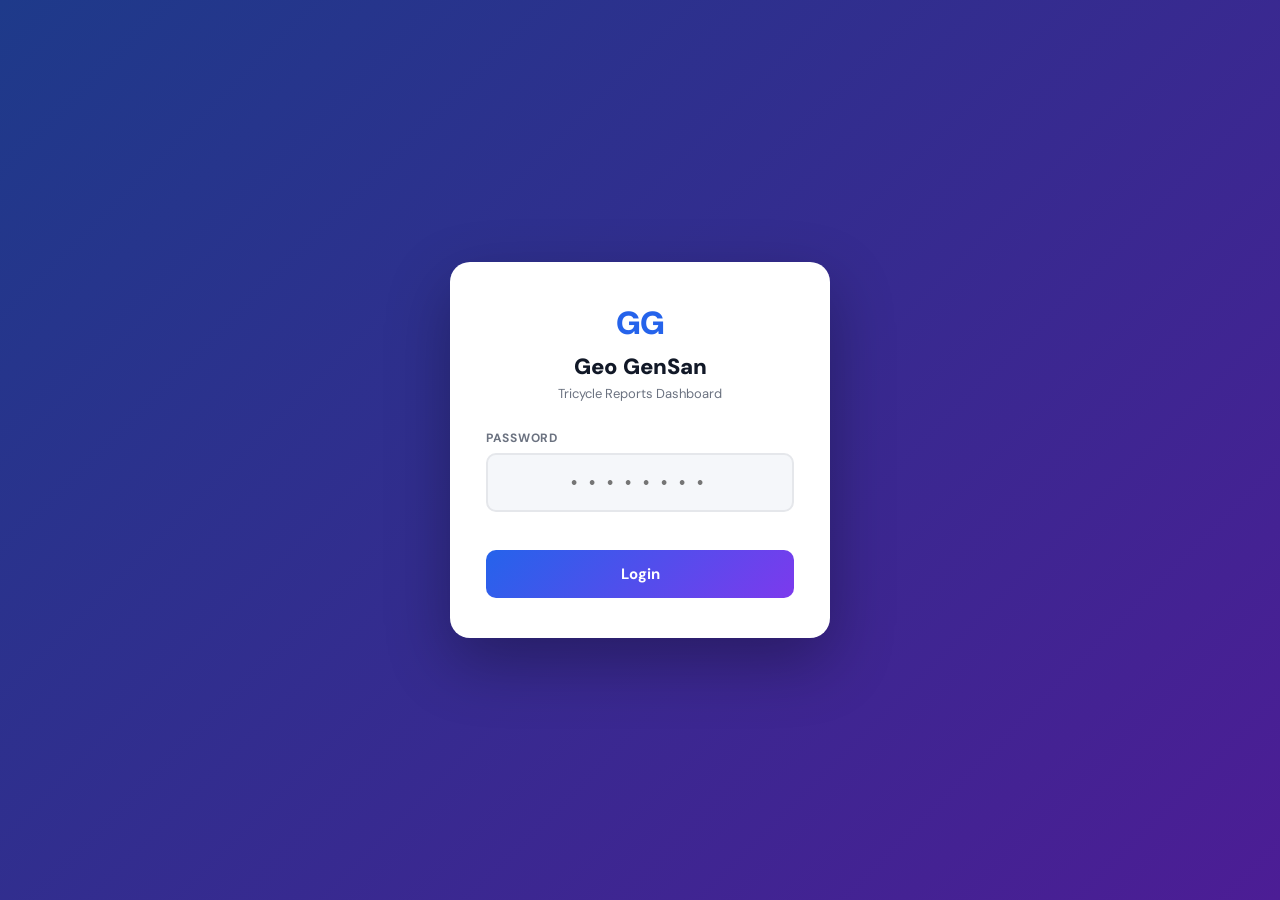
==== admin.html @ 6bdbeb06 "Update admin.html" ====
<!DOCTYPE html>
<html lang="en">
<head>
  <meta charset="UTF-8">
  <meta name="viewport" content="width=device-width, initial-scale=1.0">
  <title>Admin Tab</title>
  <link rel="preconnect" href="https://fonts.googleapis.com">
  <link rel="preconnect" href="https://fonts.gstatic.com" crossorigin>
  <link href="https://fonts.googleapis.com/css2?family=DM+Sans:wght@400;500;700;900&family=Space+Mono:wght@400;700&display=swap" rel="stylesheet">
  <script src="https://cdnjs.cloudflare.com/ajax/libs/xlsx/0.18.5/xlsx.full.min.js"></script>
  <style>
    *, *::before, *::after { box-sizing: border-box; margin: 0; padding: 0; }
    :root {
      --bg: #f5f7fa; --surface: #ffffff; --border: #e5e7eb;
      --primary: #2563eb; --danger: #ef4444; --danger-light: #fee2e2;
      --success: #10b981; --text: #111827; --muted: #6b7280;
      --font: 'DM Sans', -apple-system, sans-serif;
      --mono: 'Space Mono', monospace;
      --radius: 12px;
      --shadow: 0 1px 3px rgba(0,0,0,0.08), 0 4px 16px rgba(0,0,0,0.06);
    }
    body { font-family: var(--font); background: var(--bg); color: var(--text); min-height: 100vh; }

    /* ── LOGIN ── */
    #login-screen {
      min-height: 100vh; display: flex; align-items: center; justify-content: center;
      background: linear-gradient(135deg, #1e3a8a 0%, #4c1d95 100%); padding: 24px;
    }
    .login-card {
      background: white; border-radius: 20px; padding: 40px 36px;
      width: 100%; max-width: 380px;
      box-shadow: 0 24px 64px rgba(0,0,0,0.3); text-align: center;
    }
    .login-logo { font-size: 32px; font-weight: 900; color: #2563eb; letter-spacing: -1px; margin-bottom: 8px; }
    .login-title { font-size: 22px; font-weight: 900; color: var(--text); margin-bottom: 4px; }
    .login-subtitle { font-size: 13px; color: var(--muted); margin-bottom: 28px; }
    .login-label { display: block; text-align: left; font-size: 12px; font-weight: 700; color: var(--muted); text-transform: uppercase; letter-spacing: 0.06em; margin-bottom: 7px; }
    .login-input {
      width: 100%; padding: 13px 16px; border: 2px solid var(--border); border-radius: 10px;
      font-family: var(--mono); font-size: 20px; letter-spacing: 6px; text-align: center;
      color: var(--text); background: var(--bg); outline: none; transition: border-color 0.15s; margin-bottom: 6px;
    }
    .login-input:focus { border-color: var(--primary); background: white; }
    .login-error { font-size: 13px; color: var(--danger); margin-bottom: 14px; min-height: 18px; }
    .login-btn {
      width: 100%; padding: 14px;
      background: linear-gradient(135deg, #2563eb 0%, #7c3aed 100%);
      color: white; border: none; border-radius: 10px;
      font-family: var(--font); font-size: 15px; font-weight: 700;
      cursor: pointer; transition: opacity 0.15s, transform 0.15s;
    }
    .login-btn:hover { opacity: 0.92; transform: translateY(-1px); }

    /* ── ADMIN SCREEN ── */
    #admin-screen { display: none; }
    .topbar {
      background: linear-gradient(135deg, #2563eb 0%, #7c3aed 100%);
      color: white; padding: 0 24px; height: 60px;
      display: flex; align-items: center; justify-content: flex-end;
      position: sticky; top: 0; z-index: 100;
      box-shadow: 0 2px 12px rgba(37,99,235,0.3);
    }
    .logout-btn {
      background: rgba(255,255,255,0.18); border: none; color: white;
      font-family: var(--font); font-size: 13px; font-weight: 600;
      padding: 7px 14px; border-radius: 8px; cursor: pointer; transition: background 0.15s;
    }
    .logout-btn:hover { background: rgba(255,255,255,0.28); }

    .container { max-width: 1200px; margin: 0 auto; padding: 28px 24px 48px; }

    /* ── STATS SECTION ── */
    .stats-section { margin-bottom: 20px; }
    .stats-header {
      display: flex; align-items: center; gap: 10px; margin-bottom: 12px;
    }
    .stats-total-card {
      background: var(--surface); border-radius: var(--radius); padding: 16px 20px;
      box-shadow: var(--shadow); border: 1px solid var(--border);
      display: flex; align-items: center; gap: 16px; flex-shrink: 0;
    }
    .stats-total-label { font-size: 11px; font-weight: 700; color: var(--muted); text-transform: uppercase; letter-spacing: 0.07em; }
    .stats-total-val { font-family: var(--mono); font-size: 28px; font-weight: 700; color: var(--text); line-height: 1; }
    .toggle-breakdown-btn {
      background: var(--surface); border: 1.5px solid var(--border);
      color: var(--muted); font-family: var(--font); font-size: 12px; font-weight: 700;
      padding: 6px 12px; border-radius: 8px; cursor: pointer;
      transition: all 0.15s; white-space: nowrap; letter-spacing: 0.03em;
      text-transform: uppercase;
    }
    .toggle-breakdown-btn:hover { border-color: var(--primary); color: var(--primary); }
    .toggle-breakdown-btn.active { background: #eff6ff; border-color: var(--primary); color: var(--primary); }

    /* Type breakdown cards — collapsible */
    .breakdown-row {
      display: grid;
      grid-template-columns: repeat(auto-fill, minmax(140px, 1fr));
      gap: 12px;
      overflow: hidden;
      max-height: 0;
      opacity: 0;
      transition: max-height 0.3s ease, opacity 0.25s ease, margin-top 0.25s ease;
      margin-top: 0;
    }
    .breakdown-row.open {
      max-height: 200px;
      opacity: 1;
      margin-top: 4px;
    }
    .stat-card {
      background: var(--surface); border-radius: var(--radius); padding: 14px 16px;
      box-shadow: var(--shadow); border: 1px solid var(--border);
      cursor: pointer; transition: transform 0.15s, box-shadow 0.15s;
    }
    .stat-card:hover { transform: translateY(-2px); box-shadow: 0 6px 20px rgba(0,0,0,0.1); }
    .stat-card.active-filter { border-color: var(--primary); box-shadow: 0 0 0 2px rgba(37,99,235,0.18); }
    .stat-label { font-size: 11px; font-weight: 700; color: var(--muted); text-transform: uppercase; letter-spacing: 0.07em; margin-bottom: 7px; }
    .stat-value { font-family: var(--mono); font-size: 26px; font-weight: 700; line-height: 1; }
    .stat-overcharging .stat-value { color: #c2410c; }
    .stat-reckless     .stat-value { color: #b91c1c; }
    .stat-refusal      .stat-value { color: #7c3aed; }
    .stat-verbal       .stat-value { color: #be123c; }
    .stat-unsafe       .stat-value { color: #a16207; }
    .stat-other        .stat-value { color: #15803d; }

    /* ── TABLE CARD ── */
    .table-card { background: var(--surface); border-radius: var(--radius); box-shadow: var(--shadow); border: 1px solid var(--border); overflow: hidden; }
    .table-toolbar { padding: 14px 18px; border-bottom: 1px solid var(--border); display: flex; flex-direction: column; gap: 11px; }
    .toolbar-row { display: flex; align-items: center; justify-content: space-between; flex-wrap: wrap; gap: 10px; }
    .toolbar-title { font-size: 15px; font-weight: 700; color: var(--text); }
    .toolbar-controls { display: flex; align-items: center; gap: 8px; flex-wrap: wrap; }

    /* Search */
    .search-wrap { position: relative; }
    .search-prefix {
      position: absolute; left: 10px; top: 50%; transform: translateY(-50%);
      font-size: 11px; font-weight: 700; color: var(--muted); pointer-events: none;
      text-transform: uppercase; letter-spacing: 0.04em;
    }
    .search-input {
      padding: 7px 10px 7px 58px; border: 1.5px solid var(--border); border-radius: 8px;
      font-family: var(--mono); font-size: 13px; color: var(--text);
      background: var(--bg); outline: none; width: 200px; transition: border-color 0.15s, width 0.2s;
      text-transform: uppercase; letter-spacing: 1px;
    }
    .search-input:focus { border-color: var(--primary); width: 240px; background: white; }
    .search-input::placeholder { font-family: var(--font); text-transform: none; letter-spacing: 0; font-size: 13px; }

    /* Date filter */
    .date-filter-group { display: flex; align-items: center; gap: 6px; }
    .date-filter-group label { font-size: 11px; font-weight: 700; color: var(--muted); text-transform: uppercase; letter-spacing: 0.05em; white-space: nowrap; }

    /* Selects & inputs */
    .filter-select, .date-input {
      padding: 7px 10px; border: 1.5px solid var(--border); border-radius: 8px;
      font-family: var(--font); font-size: 13px; color: var(--text);
      background: var(--bg); outline: none; cursor: pointer;
    }
    .filter-select:focus, .date-input:focus { border-color: var(--primary); background: white; }
    .date-input { cursor: text; }

    /* Buttons */
    .btn {
      display: inline-flex; align-items: center; gap: 6px;
      padding: 7px 14px; border-radius: 8px; font-family: var(--font);
      font-size: 13px; font-weight: 600; cursor: pointer; border: 1.5px solid transparent;
      transition: all 0.15s; white-space: nowrap; letter-spacing: 0.01em;
    }
    .btn-excel  { background: #16a34a; color: white; border-color: #16a34a; }
    .btn-excel:hover { background: #15803d; }
    .btn-pdf    { background: #1e40af; color: white; border-color: #1e40af; }
    .btn-pdf:hover { background: #1e3a8a; }
    .btn-print  { background: var(--surface); color: var(--text); border-color: var(--border); }
    .btn-print:hover { border-color: #9ca3af; background: #f9fafb; }
    .btn-clear-date {
      background: none; border: none; color: var(--muted); font-size: 13px;
      cursor: pointer; padding: 4px 6px; border-radius: 5px; font-family: var(--font);
      font-weight: 600;
    }
    .btn-clear-date:hover { color: var(--danger); background: var(--danger-light); }

    /* Selection banner */
    .sel-banner {
      display: none; align-items: center; gap: 10px;
      background: #eff6ff; border-bottom: 1px solid #bfdbfe;
      padding: 9px 18px; font-size: 13px; font-weight: 600; color: #1d4ed8;
    }
    .sel-banner.show { display: flex; }
    .sel-banner-count { flex: 1; }
    .sel-banner-desel {
      background: white; border: 1.5px solid #bfdbfe; color: #1d4ed8;
      padding: 5px 12px; border-radius: 7px; font-size: 12px; font-weight: 700;
      cursor: pointer; font-family: var(--font);
    }
    .sel-banner-del {
      background: var(--danger); color: white; border: none;
      padding: 6px 13px; border-radius: 7px; font-size: 12px; font-weight: 700;
      cursor: pointer; font-family: var(--font);
    }
    .sel-banner-desel:hover { background: #dbeafe; }
    .sel-banner-del:hover { background: #dc2626; }

    /* ── TABLE ── */
    .table-wrapper { overflow-x: auto; }
    table { width: 100%; border-collapse: collapse; }
    thead th {
      background: #f9fafb; color: var(--muted); font-size: 11px; font-weight: 700;
      text-transform: uppercase; letter-spacing: 0.07em;
      padding: 11px 14px; text-align: left; border-bottom: 1px solid var(--border); white-space: nowrap;
    }
    th.sortable { cursor: pointer; user-select: none; }
    th.sortable:hover { color: #374151; }
    th .sort-icon { margin-left: 3px; font-size: 9px; opacity: 0.3; }
    th.sort-asc  .sort-icon::after { content: '\25B2'; opacity: 1; color: var(--primary); }
    th.sort-desc .sort-icon::after { content: '\25BC'; opacity: 1; color: var(--primary); }
    th.sort-asc, th.sort-desc { color: var(--primary); }

    tbody td { padding: 12px 14px; border-bottom: 1px solid #f3f4f6; font-size: 14px; color: var(--text); vertical-align: middle; }
    tbody tr:last-child td { border-bottom: none; }
    tbody tr:hover td { background: #f9fafb; }
    tbody tr.sel-row td { background: #eff6ff !important; }
    @keyframes hl { 0% { background: #dbeafe; } 100% { background: transparent; } }
    tbody tr.new-row td { animation: hl 2s ease-out; }

    .col-chk  { width: 38px; text-align: center; }
    .col-num  { font-family: var(--mono); font-size: 12px; color: var(--muted); width: 36px; }
    .col-img  { width: 64px; }
    .col-plate { font-family: var(--mono); font-weight: 700; font-size: 13px; white-space: nowrap; }
    .col-date { font-size: 12px; color: var(--muted); white-space: nowrap; }
    .col-desc { max-width: 200px; word-break: break-word; font-size: 13px; color: #374151; line-height: 1.5; }
    .col-act  { width: 180px; text-align: right; padding-right: 18px !important; }

    .type-badge { display: inline-flex; align-items: center; gap: 5px; padding: 4px 10px; border-radius: 99px; font-size: 11px; font-weight: 700; white-space: nowrap; }
    .type-badge.overcharging { background: #fff7ed; color: #c2410c; }
    .type-badge.reckless     { background: #fef2f2; color: #b91c1c; }
    .type-badge.refusal      { background: #f5f3ff; color: #7c3aed; }
    .type-badge.verbal       { background: #fff1f2; color: #be123c; }
    .type-badge.unsafe       { background: #fefce8; color: #a16207; }
    .type-badge.other        { background: #f0fdf4; color: #15803d; }
    .type-badge.default      { background: #f1f5f9; color: #475569; }

    .report-thumb { width: 48px; height: 48px; object-fit: cover; border-radius: 7px; border: 1.5px solid var(--border); cursor: pointer; transition: transform 0.15s, box-shadow 0.15s; display: block; }
    .report-thumb:hover { transform: scale(1.1); box-shadow: 0 4px 12px rgba(0,0,0,0.15); }
    .no-img { font-size: 11px; color: var(--muted); font-style: italic; }

    /* Row action buttons — text buttons, no emojis */
    .row-acts { display: flex; align-items: center; gap: 5px; justify-content: flex-end; }
    .act-btn {
      background: none; border: 1.5px solid var(--border); cursor: pointer;
      padding: 4px 10px; border-radius: 6px; font-family: var(--font);
      font-size: 11px; font-weight: 700; color: var(--muted);
      transition: all 0.15s; white-space: nowrap; letter-spacing: 0.02em;
      text-transform: uppercase;
    }
    .act-btn.save-pdf:hover  { border-color: #1e40af; color: #1e40af; background: #eff6ff; }
    .act-btn.print-r:hover   { border-color: #374151; color: #374151; background: #f9fafb; }
    .act-btn.del-r:hover     { border-color: var(--danger); color: var(--danger); background: var(--danger-light); }

    input[type=checkbox] { width: 15px; height: 15px; accent-color: var(--primary); cursor: pointer; }

    /* ── LIGHTBOX ── */
    .lightbox { display: none; position: fixed; inset: 0; background: rgba(0,0,0,0.88); z-index: 9999; align-items: center; justify-content: center; padding: 20px; }
    .lightbox.show { display: flex; }
    .lightbox img { max-width: 100%; max-height: 90vh; border-radius: 12px; box-shadow: 0 20px 60px rgba(0,0,0,0.5); }
    .lb-close { position: absolute; top: 20px; right: 24px; background: rgba(255,255,255,0.15); border: none; color: white; font-size: 22px; width: 42px; height: 42px; border-radius: 50%; cursor: pointer; display: flex; align-items: center; justify-content: center; transition: background 0.15s; }
    .lb-close:hover { background: rgba(255,255,255,0.28); }

    /* ── CONFIRM MODAL ── */
    .confirm-ov { display: none; position: fixed; inset: 0; background: rgba(0,0,0,0.45); z-index: 8888; align-items: center; justify-content: center; padding: 20px; }
    .confirm-ov.show { display: flex; }
    .confirm-box { background: white; border-radius: 16px; padding: 28px; max-width: 360px; width: 100%; box-shadow: 0 20px 60px rgba(0,0,0,0.25); text-align: center; }
    .confirm-ttl { font-size: 17px; font-weight: 800; margin-bottom: 8px; }
    .confirm-msg { font-size: 14px; color: var(--muted); margin-bottom: 22px; line-height: 1.5; }
    .confirm-btns { display: flex; gap: 10px; }
    .confirm-btns button { flex: 1; padding: 11px; border-radius: 10px; font-family: var(--font); font-size: 14px; font-weight: 700; cursor: pointer; border: 1.5px solid transparent; transition: opacity 0.15s; }
    .c-cancel { background: var(--bg); color: var(--text); border-color: var(--border) !important; }
    .c-ok     { background: var(--danger); color: white; }
    .c-cancel:hover, .c-ok:hover { opacity: 0.85; }

    /* ── MISC ── */
    .empty-state { text-align: center; padding: 52px 24px; color: var(--muted); }
    .empty-state .ei { font-size: 13px; font-weight: 700; text-transform: uppercase; letter-spacing: 0.07em; margin-bottom: 10px; opacity: 0.4; }
    .empty-state p { font-size: 15px; }
    .loading-state { text-align: center; padding: 48px; color: var(--muted); font-size: 14px; }
    .spinner-sm { width: 24px; height: 24px; border: 3px solid #e5e7eb; border-top-color: var(--primary); border-radius: 50%; animation: spin 0.7s linear infinite; margin: 0 auto 12px; }
    @keyframes spin { to { transform: rotate(360deg); } }

    .toast { position: fixed; bottom: 24px; left: 50%; transform: translateX(-50%) translateY(80px); background: #1f2937; color: white; padding: 10px 22px; border-radius: 99px; font-size: 13px; font-weight: 600; transition: transform 0.3s cubic-bezier(0.34,1.56,0.64,1), opacity 0.3s; opacity: 0; pointer-events: none; z-index: 9999; white-space: nowrap; }
    .toast.show { transform: translateX(-50%) translateY(0); opacity: 1; }

    @media (max-width: 700px) {
      .container { padding: 16px 12px 48px; }
      .topbar { padding: 0 14px; }
      .search-input { width: 140px; }
      .search-input:focus { width: 170px; }
    }

    /* ── PRINT ── */
    #print-area { display: none; }
    @media print {
      body > *:not(#print-area) { display: none !important; }
      #print-area { display: block !important; }
    }
  </style>
</head>
<body>

<!-- ── LOGIN ── -->
<div id="login-screen">
  <div class="login-card">
    <div class="login-logo">GG</div>
    <div class="login-title">Geo GenSan</div>
    <div class="login-subtitle">Tricycle Reports Dashboard</div>
    <label class="login-label" for="login-input">Password</label>
    <input type="password" class="login-input" id="login-input" placeholder="••••••••" maxlength="20" autocomplete="off">
    <div class="login-error" id="login-error"></div>
    <button class="login-btn" id="login-btn">Login</button>
  </div>
</div>

<!-- ── ADMIN SCREEN ── -->
<div id="admin-screen">
  <div class="topbar">
    <button class="logout-btn" id="logout-btn">Logout</button>
  </div>

  <div class="container">

    <!-- STATS SECTION -->
    <div class="stats-section">
      <div class="stats-header">
        <div class="stats-total-card">
          <div>
            <div class="stats-total-label">Total Reports</div>
            <div class="stats-total-val" id="stat-total">—</div>
          </div>
        </div>
        <button class="toggle-breakdown-btn" id="toggle-breakdown-btn">More</button>
      </div>
      <!-- Collapsible type breakdown -->
      <div class="breakdown-row" id="breakdown-row">
        <!-- injected by JS -->
      </div>
    </div>

    <!-- TABLE CARD -->
    <div class="table-card">

      <!-- Toolbar -->
      <div class="table-toolbar">

        <!-- Row 1: title + export buttons -->
        <div class="toolbar-row">
          <span class="toolbar-title">Tricycle Reports</span>
          <div class="toolbar-controls">
            <button class="btn btn-excel"  id="btn-excel">Export Excel</button>
          </div>
        </div>

        <!-- Row 2: search + type filter + date filter -->
        <div class="toolbar-row">
          <div class="toolbar-controls">
            <!-- Plate search -->
            <div class="search-wrap">
              <span class="search-prefix">Plate</span>
              <input type="text" class="search-input" id="search-plate" placeholder="e.g. AB-1234" autocomplete="off" spellcheck="false">
            </div>

            <!-- Type filter -->
            <select class="filter-select" id="filter-type">
              <option value="">All Types</option>
              <option value="Overcharging">Overcharging</option>
              <option value="Reckless Driving">Reckless Driving</option>
              <option value="Refusal of Service">Refusal of Service</option>
              <option value="Verbal Abuse">Verbal Abuse</option>
              <option value="Unsafe Vehicle">Unsafe Vehicle</option>
              <option value="Other">Other</option>
            </select>

            <!-- Calendar date filter -->
            <div class="date-filter-group">
              <label for="date-granularity">View by</label>
              <select class="filter-select" id="date-granularity">
                <option value="">All Time</option>
                <option value="year">Year</option>
                <option value="month">Month</option>
                <option value="week">Week</option>
                <option value="day">Day</option>
              </select>
              <!-- Dynamic date picker rendered by JS -->
              <div id="date-picker-wrap"></div>
              <button class="btn-clear-date" id="btn-clear-date" style="display:none;">Clear</button>
            </div>
          </div>
        </div>

      </div>

      <!-- Selection banner -->
      <div class="sel-banner" id="sel-banner">
        <span class="sel-banner-count" id="sel-banner-count">0 selected</span>
        <button class="sel-banner-desel" id="btn-deselect-all">Deselect All</button>
        <button class="sel-banner-del"   id="btn-mass-delete">Delete Selected</button>
      </div>

      <!-- Table -->
      <div class="table-wrapper">
        <table>
          <thead>
            <tr>
              <th class="col-chk"><input type="checkbox" id="check-all" title="Select / deselect all visible"></th>
              <th class="col-num">#</th>
              <th class="col-img">Photo</th>
              <th class="sortable" data-col="plate">Plate No.<span class="sort-icon"></span></th>
              <th class="sortable sort-desc" data-col="date">Date &amp; Time<span class="sort-icon"></span></th>
              <th>Type</th>
              <th>Description</th>
              <th class="col-act">Actions</th>
            </tr>
          </thead>
          <tbody id="reports-tbody">
            <tr><td colspan="8"><div class="loading-state"><div class="spinner-sm"></div>Loading reports…</div></td></tr>
          </tbody>
        </table>
      </div>
    </div>
  </div>
</div>

<!-- Lightbox -->
<div class="lightbox" id="lightbox">
  <button class="lb-close" id="lb-close">&#x2715;</button>
  <img id="lb-img" src="" alt="Report photo">
</div>

<!-- Confirm dialog -->
<div class="confirm-ov" id="confirm-ov">
  <div class="confirm-box">
    <div class="confirm-ttl" id="confirm-ttl">Delete?</div>
    <div class="confirm-msg" id="confirm-msg">This cannot be undone.</div>
    <div class="confirm-btns">
      <button class="c-cancel" id="c-cancel">Cancel</button>
      <button class="c-ok"     id="c-ok">Delete</button>
    </div>
  </div>
</div>

<!-- Print/PDF area -->
<div id="print-area"></div>

<div class="toast" id="toast"></div>

<script>
/* ================================================================
   CONFIG
================================================================ */
const FIREBASE_DB_URL = 'https://gentrike-75c7c-default-rtdb.asia-southeast1.firebasedatabase.app';
const ADMIN_PASSWORD  = '00000000';

/* ── helpers ──────────────────────────────────────────────────── */
function esc(s) {
  return String(s).replace(/&/g,'&amp;').replace(/</g,'&lt;').replace(/>/g,'&gt;').replace(/"/g,'&quot;');
}
function showToast(msg, ms = 2600) {
  const t = document.getElementById('toast');
  t.textContent = msg; t.classList.add('show');
  setTimeout(() => t.classList.remove('show'), ms);
}

/* ── Firebase ─────────────────────────────────────────────────── */
async function fbGetAll() {
  const res  = await fetch(`${FIREBASE_DB_URL}/reports.json`);
  if (!res.ok) throw new Error('read failed');
  const data = await res.json();
  if (!data) return [];
  return Object.entries(data).map(([k, v]) => ({ _key: k, ...v }));
}
async function fbDelete(key) {
  const res = await fetch(`${FIREBASE_DB_URL}/reports/${key}.json`, { method: 'DELETE' });
  if (!res.ok) throw new Error('delete failed');
}

/* ── Type maps ────────────────────────────────────────────────── */
const TYPE_CLS = {
  'Overcharging':'overcharging','Reckless Driving':'reckless',
  'Refusal of Service':'refusal','Verbal Abuse':'verbal',
  'Unsafe Vehicle':'unsafe','Other':'other'
};
const TYPE_STAT_CLS = {
  'Overcharging':'stat-overcharging','Reckless Driving':'stat-reckless',
  'Refusal of Service':'stat-refusal','Verbal Abuse':'stat-verbal',
  'Unsafe Vehicle':'stat-unsafe','Other':'stat-other'
};

/* ================================================================
   STATE
================================================================ */
let allReports   = [];
let selectedKeys = new Set();
let sortCol      = 'date';
let sortDir      = 'desc';
let pollInterval = null;
let isFirstLoad  = true;
let breakdownOpen = false;

/* ── active date filter ── */
let dateFilter = { granularity: '', year: null, month: null, week: null, day: null };

/* ================================================================
   CONFIRM DIALOG
================================================================ */
let _confirmResolve = null;
function showConfirm(title, msg) {
  return new Promise(res => {
    _confirmResolve = res;
    document.getElementById('confirm-ttl').textContent = title;
    document.getElementById('confirm-msg').textContent = msg;
    document.getElementById('confirm-ov').classList.add('show');
  });
}
document.getElementById('c-cancel').onclick = () => {
  document.getElementById('confirm-ov').classList.remove('show');
  _confirmResolve && _confirmResolve(false);
};
document.getElementById('c-ok').onclick = () => {
  document.getElementById('confirm-ov').classList.remove('show');
  _confirmResolve && _confirmResolve(true);
};

/* ================================================================
   BREAKDOWN TOGGLE
================================================================ */
const toggleBtn   = document.getElementById('toggle-breakdown-btn');
const breakdownEl = document.getElementById('breakdown-row');

toggleBtn.addEventListener('click', () => {
  breakdownOpen = !breakdownOpen;
  breakdownEl.classList.toggle('open', breakdownOpen);
  toggleBtn.textContent = breakdownOpen ? 'Hide Breakdown' : 'Show Breakdown';
  toggleBtn.classList.toggle('active', breakdownOpen);
});

/* ================================================================
   STATS
================================================================ */
function updateStats() {
  document.getElementById('stat-total').textContent = allReports.length;

  const counts = {};
  allReports.forEach(r => { counts[r.type] = (counts[r.type] || 0) + 1; });

  breakdownEl.innerHTML = '';
  const currentFilter = document.getElementById('filter-type').value;

  Object.entries(counts).sort((a,b) => b[1]-a[1]).forEach(([type, count]) => {
    const cls  = TYPE_STAT_CLS[type] || '';
    const card = document.createElement('div');
    card.className = `stat-card ${cls}${currentFilter === type ? ' active-filter' : ''}`;
    card.title = `Click to filter by: ${type}`;
    card.innerHTML = `<div class="stat-label">${esc(type)}</div><div class="stat-value">${count}</div>`;
    card.addEventListener('click', () => {
      const ft = document.getElementById('filter-type');
      ft.value = (ft.value === type) ? '' : type;
      updateStats();
      applyAndRender();
    });
    breakdownEl.appendChild(card);
  });
}

/* ================================================================
   DATE PICKER
================================================================ */
function renderDatePicker() {
  const g    = document.getElementById('date-granularity').value;
  const wrap = document.getElementById('date-picker-wrap');
  const clearBtn = document.getElementById('btn-clear-date');
  wrap.innerHTML = '';
  dateFilter.granularity = g;

  if (!g) { clearBtn.style.display = 'none'; return; }
  clearBtn.style.display = '';

  const now = new Date();

  if (g === 'year') {
    const sel = document.createElement('select');
    sel.className = 'filter-select';
    const startYear = 2023;
    const endYear   = now.getFullYear();
    for (let y = endYear; y >= startYear; y--) {
      const o = document.createElement('option');
      o.value = y; o.textContent = y;
      if (dateFilter.year === y) o.selected = true;
      sel.appendChild(o);
    }
    if (!dateFilter.year) { dateFilter.year = endYear; sel.value = endYear; }
    sel.addEventListener('change', () => { dateFilter.year = parseInt(sel.value); applyAndRender(); });
    wrap.appendChild(sel);
  }

  else if (g === 'month') {
    // Year select
    const ySel = document.createElement('select');
    ySel.className = 'filter-select';
    for (let y = now.getFullYear(); y >= 2023; y--) {
      const o = document.createElement('option');
      o.value = y; o.textContent = y;
      if (dateFilter.year === y) o.selected = true;
      ySel.appendChild(o);
    }
    if (!dateFilter.year) { dateFilter.year = now.getFullYear(); }

    const months = ['Jan','Feb','Mar','Apr','May','Jun','Jul','Aug','Sep','Oct','Nov','Dec'];
    const mSel = document.createElement('select');
    mSel.className = 'filter-select';
    months.forEach((m, i) => {
      const o = document.createElement('option');
      o.value = i; o.textContent = m;
      if (dateFilter.month === i) o.selected = true;
      mSel.appendChild(o);
    });
    if (dateFilter.month === null) { dateFilter.month = now.getMonth(); mSel.value = now.getMonth(); }

    ySel.addEventListener('change', () => { dateFilter.year = parseInt(ySel.value); applyAndRender(); });
    mSel.addEventListener('change', () => { dateFilter.month = parseInt(mSel.value); applyAndRender(); });
    wrap.appendChild(ySel);
    wrap.appendChild(mSel);
  }

  else if (g === 'week') {
    // A date input — we derive the ISO week from it
    const inp = document.createElement('input');
    inp.type = 'week';
    inp.className = 'date-input filter-select';
    // Default to current week
    const isoWeek = toISOWeek(now);
    inp.value = dateFilter.week || isoWeek;
    if (!dateFilter.week) dateFilter.week = isoWeek;
    inp.addEventListener('change', () => { dateFilter.week = inp.value; applyAndRender(); });
    wrap.appendChild(inp);
  }

  else if (g === 'day') {
    const inp = document.createElement('input');
    inp.type = 'date';
    inp.className = 'date-input filter-select';
    const todayStr = now.toISOString().slice(0,10);
    inp.value = dateFilter.day || todayStr;
    if (!dateFilter.day) dateFilter.day = todayStr;
    inp.addEventListener('change', () => { dateFilter.day = inp.value; applyAndRender(); });
    wrap.appendChild(inp);
  }

  applyAndRender();
}

function toISOWeek(date) {
  const d = new Date(Date.UTC(date.getFullYear(), date.getMonth(), date.getDate()));
  const day = d.getUTCDay() || 7;
  d.setUTCDate(d.getUTCDate() + 4 - day);
  const yearStart = new Date(Date.UTC(d.getUTCFullYear(), 0, 1));
  const week = Math.ceil((((d - yearStart) / 86400000) + 1) / 7);
  return `${d.getUTCFullYear()}-W${String(week).padStart(2,'0')}`;
}

function getWeekRange(isoWeek) {
  // e.g. "2024-W12" → {start: Date, end: Date}
  const [yearStr, wStr] = isoWeek.split('-W');
  const year = parseInt(yearStr), week = parseInt(wStr);
  const simple = new Date(year, 0, 1 + (week - 1) * 7);
  const dow = simple.getDay();
  const monday = new Date(simple);
  monday.setDate(simple.getDate() - (dow <= 4 ? dow - 1 : dow - 8));
  const sunday = new Date(monday);
  sunday.setDate(monday.getDate() + 6);
  return { start: monday, end: sunday };
}

function matchesDateFilter(r) {
  const g = dateFilter.granularity;
  if (!g) return true;
  if (!r.timestamp && !r.date) return false;

  const ts = r.timestamp ? new Date(r.timestamp) : new Date(r.date);
  if (isNaN(ts)) return false;

  if (g === 'year')  return ts.getFullYear() === dateFilter.year;
  if (g === 'month') return ts.getFullYear() === dateFilter.year && ts.getMonth() === dateFilter.month;
  if (g === 'week') {
    if (!dateFilter.week) return true;
    const { start, end } = getWeekRange(dateFilter.week);
    return ts >= start && ts <= new Date(end.getTime() + 86399999);
  }
  if (g === 'day') {
    if (!dateFilter.day) return true;
    return ts.toISOString().slice(0,10) === dateFilter.day;
  }
  return true;
}

document.getElementById('date-granularity').addEventListener('change', () => {
  // Reset sub-fields when granularity changes
  dateFilter = { granularity: '', year: null, month: null, week: null, day: null };
  renderDatePicker();
});

document.getElementById('btn-clear-date').addEventListener('click', () => {
  dateFilter = { granularity: '', year: null, month: null, week: null, day: null };
  document.getElementById('date-granularity').value = '';
  document.getElementById('date-picker-wrap').innerHTML = '';
  document.getElementById('btn-clear-date').style.display = 'none';
  applyAndRender();
});

/* ================================================================
   FILTER + SORT PIPELINE
================================================================ */
function getFiltered() {
  const ft     = document.getElementById('filter-type').value;
  const search = document.getElementById('search-plate').value.trim().toLowerCase();

  let list = [...allReports];
  if (ft)     list = list.filter(r => r.type === ft);
  if (search) list = list.filter(r => (r.plate||'').toLowerCase().includes(search));
  list = list.filter(r => matchesDateFilter(r));

  list.sort((a, b) => {
    if (sortCol === 'plate') {
      const diff = (a.plate||'').toLowerCase().localeCompare((b.plate||'').toLowerCase());
      return sortDir === 'asc' ? diff : -diff;
    }
    const ta = a.timestamp || 0, tb = b.timestamp || 0;
    return sortDir === 'asc' ? ta - tb : tb - ta;
  });

  return list;
}

function applyAndRender() { renderTable(getFiltered()); }

/* ================================================================
   RENDER TABLE
================================================================ */
function renderTable(filtered) {
  const tbody = document.getElementById('reports-tbody');

  if (filtered.length === 0) {
    const hasFilter = document.getElementById('filter-type').value
      || document.getElementById('search-plate').value
      || dateFilter.granularity;
    tbody.innerHTML = `<tr><td colspan="8"><div class="empty-state"><div class="ei">No Results</div><p>${hasFilter ? 'No reports match the current filters.' : 'No reports yet.'}</p></div></td></tr>`;
    syncCheckAll(filtered);
    return;
  }

  tbody.innerHTML = filtered.map((r, i) => {
    const cls     = TYPE_CLS[r.type] || 'default';
    const imgCell = r.imageUrl
      ? `<img class="report-thumb" src="${esc(r.imageUrl)}" alt="photo" data-src="${esc(r.imageUrl)}">`
      : `<span class="no-img">No photo</span>`;
    const chk = selectedKeys.has(r._key) ? 'checked' : '';
    const rc  = selectedKeys.has(r._key) ? 'sel-row' : '';
    return `<tr class="${rc}" data-key="${esc(r._key)}">
      <td class="col-chk"><input type="checkbox" class="row-chk" data-key="${esc(r._key)}" ${chk}></td>
      <td class="col-num">${i+1}</td>
      <td class="col-img">${imgCell}</td>
      <td class="col-plate">${esc(r.plate||'—')}</td>
      <td class="col-date">${esc(r.date||'—')}</td>
      <td><span class="type-badge ${cls}">${esc(r.type)}</span></td>
      <td class="col-desc">${esc(r.description||'')}</td>
      <td class="col-act">
        <div class="row-acts">
          <button class="act-btn save-pdf" data-key="${esc(r._key)}">Save PDF</button>
          <button class="act-btn print-r"  data-key="${esc(r._key)}">Print</button>
          <button class="act-btn del-r"    data-key="${esc(r._key)}">Delete</button>
        </div>
      </td>
    </tr>`;
  }).join('');

  // Thumbnails
  tbody.querySelectorAll('.report-thumb').forEach(img =>
    img.addEventListener('click', () => openLightbox(img.dataset.src)));

  // Delete
  tbody.querySelectorAll('.act-btn.del-r').forEach(btn =>
    btn.addEventListener('click', () => deleteSingle(btn.dataset.key)));

  // Save PDF
  tbody.querySelectorAll('.act-btn.save-pdf').forEach(btn =>
    btn.addEventListener('click', () => {
      const r = allReports.find(x => x._key === btn.dataset.key);
      if (r) triggerReport(r, 'pdf');
    }));

  // Print
  tbody.querySelectorAll('.act-btn.print-r').forEach(btn =>
    btn.addEventListener('click', () => {
      const r = allReports.find(x => x._key === btn.dataset.key);
      if (r) triggerReport(r, 'print');
    }));

  // Checkboxes
  tbody.querySelectorAll('.row-chk').forEach(cb =>
    cb.addEventListener('change', () => {
      cb.checked ? selectedKeys.add(cb.dataset.key) : selectedKeys.delete(cb.dataset.key);
      cb.closest('tr').classList.toggle('sel-row', cb.checked);
      updateSelUI();
    }));

  syncCheckAll(filtered);
  updateSelUI();
}

function syncCheckAll(filtered) {
  const ca = document.getElementById('check-all');
  ca.checked       = filtered.length > 0 && filtered.every(r => selectedKeys.has(r._key));
  ca.indeterminate = !ca.checked && filtered.some(r => selectedKeys.has(r._key));
}

function updateSelUI() {
  const n = selectedKeys.size;
  document.getElementById('sel-banner').classList.toggle('show', n > 0);
  document.getElementById('sel-banner-count').textContent = `${n} report${n!==1?'s':''} selected`;
}

/* ================================================================
   CHECK-ALL + BANNER
================================================================ */
document.getElementById('check-all').addEventListener('change', function() {
  const filtered = getFiltered();
  if (this.checked) filtered.forEach(r => selectedKeys.add(r._key));
  else              filtered.forEach(r => selectedKeys.delete(r._key));
  applyAndRender();
});
document.getElementById('btn-deselect-all').addEventListener('click', () => { selectedKeys.clear(); applyAndRender(); });
document.getElementById('btn-mass-delete').addEventListener('click', deleteMass);

/* ================================================================
   SORT HEADERS
================================================================ */
document.querySelectorAll('th.sortable').forEach(th => {
  th.addEventListener('click', () => {
    const col = th.dataset.col;
    if (sortCol === col) sortDir = sortDir === 'asc' ? 'desc' : 'asc';
    else { sortCol = col; sortDir = 'asc'; }
    document.querySelectorAll('th.sortable').forEach(t => t.classList.remove('sort-asc','sort-desc'));
    th.classList.add(sortDir === 'asc' ? 'sort-asc' : 'sort-desc');
    applyAndRender();
  });
});

/* ================================================================
   FILTER LISTENERS
================================================================ */
document.getElementById('filter-type').addEventListener('change', () => { updateStats(); applyAndRender(); });
document.getElementById('search-plate').addEventListener('input', applyAndRender);

/* ================================================================
   DELETE
================================================================ */
async function deleteSingle(key) {
  const r  = allReports.find(x => x._key === key);
  const ok = await showConfirm('Delete Report?', `Remove the report for plate "${r?.plate||key}"? This cannot be undone.`);
  if (!ok) return;
  try {
    await fbDelete(key);
    allReports = allReports.filter(x => x._key !== key);
    selectedKeys.delete(key);
    updateStats(); applyAndRender();
    showToast('Report deleted');
  } catch { showToast('Delete failed'); }
}

async function deleteMass() {
  if (!selectedKeys.size) return;
  const n  = selectedKeys.size;
  const ok = await showConfirm(`Delete ${n} Report${n!==1?'s':''}?`, `Permanently remove ${n} selected report${n!==1?'s':''}? This cannot be undone.`);
  if (!ok) return;
  try {
    const toDelete = new Set(selectedKeys);
    await Promise.all([...toDelete].map(k => fbDelete(k)));
    allReports = allReports.filter(r => !toDelete.has(r._key));
    selectedKeys.clear();
    updateStats(); applyAndRender();
    showToast(`${n} report${n!==1?'s':''} deleted`);
  } catch { showToast('Some deletions failed'); }
}

/* ================================================================
   REPORT DOCUMENT (Print or Save PDF)
================================================================ */
function buildReportHTML(r) {
  return `
    <style>
      @import url('https://fonts.googleapis.com/css2?family=DM+Sans:wght@400;700;900&display=swap');
      *{box-sizing:border-box;margin:0;padding:0;}
      body{font-family:'DM Sans',Arial,sans-serif;color:#111827;background:white;}
      .wrap{max-width:680px;margin:0 auto;padding:36px 40px;}
      .hdr{display:flex;align-items:flex-start;justify-content:space-between;padding-bottom:14px;border-bottom:3px solid #2563eb;margin-bottom:26px;}
      .hdr-logo{font-size:22px;font-weight:900;color:#2563eb;letter-spacing:-0.5px;}
      .hdr-sub{font-size:11px;color:#6b7280;margin-top:3px;}
      .hdr-ref{text-align:right;font-size:11px;color:#6b7280;line-height:1.8;}
      .hdr-ref strong{color:#111827;}
      .doc-title{font-size:19px;font-weight:900;margin-bottom:5px;}
      .doc-sub{font-size:13px;color:#6b7280;margin-bottom:22px;}
      .grid{display:grid;grid-template-columns:1fr 1fr;gap:14px 28px;margin-bottom:22px;}
      .field label{font-size:10px;font-weight:700;text-transform:uppercase;letter-spacing:.07em;color:#6b7280;display:block;margin-bottom:4px;}
      .field span{font-size:14px;font-weight:600;color:#111827;}
      .badge{display:inline-block;padding:3px 12px;border-radius:99px;font-size:12px;font-weight:700;background:#fff7ed;color:#c2410c;}
      .desc-box{background:#f9fafb;border-left:4px solid #2563eb;border-radius:6px;padding:14px 16px;margin-bottom:22px;}
      .desc-lbl{font-size:10px;font-weight:700;text-transform:uppercase;letter-spacing:.07em;color:#6b7280;margin-bottom:7px;}
      .desc-txt{font-size:14px;line-height:1.65;color:#374151;}
      .img-box{margin-bottom:22px;}
      .img-lbl{font-size:10px;font-weight:700;text-transform:uppercase;letter-spacing:.07em;color:#6b7280;margin-bottom:8px;}
      .img-lbl em{font-weight:400;color:#9ca3af;font-style:normal;}
      .report-img{max-width:340px;max-height:260px;object-fit:contain;border-radius:10px;border:1.5px solid #e5e7eb;display:block;}
      .disc{background:#fefce8;border:1px solid #fde68a;border-radius:7px;padding:11px 14px;font-size:12px;color:#92400e;margin-bottom:22px;line-height:1.6;}
      .sig{display:grid;grid-template-columns:1fr 1fr;gap:28px;margin-top:32px;}
      .sig-box{border-top:1.5px solid #d1d5db;padding-top:8px;}
      .sig-lbl{font-size:11px;color:#6b7280;}
      .ftr{margin-top:28px;padding-top:12px;border-top:1px solid #e5e7eb;display:flex;justify-content:space-between;font-size:10.5px;color:#9ca3af;}
    </style>
    <div class="wrap">
      <div class="hdr">
        <div>
          <div class="hdr-logo">Geo GenSan</div>
          <div class="hdr-sub">Tricycle Report System &middot; General Santos City</div>
        </div>
        <div class="hdr-ref">
          <div>Report ID: <strong>${esc(r._key)}</strong></div>
          <div>Date: <strong>${new Date().toLocaleDateString('en-PH',{year:'numeric',month:'long',day:'numeric'})}</strong></div>
        </div>
      </div>

      <div class="doc-title">Tricycle Incident Report</div>
      <div class="doc-sub">Official report filed through the Geo GenSan public reporting system.</div>

      <div class="grid">
        <div class="field"><label>Plate Number</label><span>${esc(r.plate||'—')}</span></div>
        <div class="field"><label>Date &amp; Time Filed</label><span>${esc(r.date||'—')}</span></div>
        <div class="field"><label>Violation Type</label><span class="badge">${esc(r.type||'—')}</span></div>
      </div>

      <div class="desc-box">
        <div class="desc-lbl">Incident Description</div>
        <div class="desc-txt">${esc(r.description||'No description provided.')}</div>
      </div>

      ${r.imageUrl ? `
      <div class="img-box">
        <div class="img-lbl">Attached Photo <em>(Plate / Vehicle Evidence)</em></div>
        <img class="report-img" src="${esc(r.imageUrl)}" alt="Evidence photo">
      </div>` : ''}

      <div class="disc">
        This is an official incident report filed by a member of the public through the Geo GenSan system.
        The information above is submitted as-is and is pending verification by the appropriate authority.
      </div>

      <div class="sig">
        <div class="sig-box"><div class="sig-lbl">Received by / Verified by</div></div>
        <div class="sig-box"><div class="sig-lbl">Authorized Signature &amp; Date</div></div>
      </div>

      <div class="ftr">
        <span>Geo GenSan &mdash; General Santos City Tricycle Monitoring System</span>
        <span>CONFIDENTIAL &middot; For official use only</span>
      </div>
    </div>`;
}

function triggerReport(r, mode) {
  /* mode: 'print' = opens print dialog
           'pdf'   = uses print dialog with Save as PDF prompt via data-uri */
  const pa = document.getElementById('print-area');
  pa.innerHTML = buildReportHTML(r);
  pa.style.display = 'block';

  setTimeout(() => {
    window.print();
    setTimeout(() => { pa.style.display = 'none'; }, 1000);
  }, 320);
  // Note: both 'print' and 'pdf' use window.print() — the browser's dialog
  // lets the user choose "Save as PDF" as a printer destination for the PDF path.
  // They are separated as distinct actions on the UI so the intent is clear to the user.
}

/* ================================================================
   EXCEL EXPORT
================================================================ */
document.getElementById('btn-excel').addEventListener('click', () => {
  if (!allReports.length) { showToast('No reports to export'); return; }

  const rows = allReports.map((r, i) => ({
    '#':            i + 1,
    'Plate No.':    r.plate       || '—',
    'Date & Time':  r.date        || '—',
    'Type':         r.type        || '—',
    'Description':  r.description || '—',
    'Photo URL':    r.imageUrl    || 'No photo'
  }));

  const ws = XLSX.utils.json_to_sheet(rows);
  ws['!cols'] = [{ wch:4 },{ wch:14 },{ wch:26 },{ wch:22 },{ wch:54 },{ wch:60 }];

  const wb = XLSX.utils.book_new();
  XLSX.utils.book_append_sheet(wb, ws, 'Reports');

  const date = new Date().toISOString().slice(0,10);
  XLSX.writeFile(wb, `GeoGenSan_Reports_${date}.xlsx`);
  showToast('Excel file exported');
});

/* ================================================================
   POLLING
================================================================ */
async function loadReports() {
  try {
    const fresh = await fbGetAll();
    if (!isFirstLoad && fresh.length > allReports.length) showToast('New report received');
    isFirstLoad = false;
    allReports  = fresh;
    updateStats();
    applyAndRender();
  } catch (err) {
    console.error(err);
    if (isFirstLoad)
      document.getElementById('reports-tbody').innerHTML =
        `<tr><td colspan="8"><div class="empty-state"><div class="ei">Error</div><p>Failed to load. Check your connection.</p></div></td></tr>`;
  }
}
function startPolling() { loadReports(); pollInterval = setInterval(loadReports, 10000); }
function stopPolling()  { clearInterval(pollInterval); pollInterval = null; }

/* ================================================================
   LIGHTBOX
================================================================ */
const lightbox = document.getElementById('lightbox');
const lbImg    = document.getElementById('lb-img');
function openLightbox(src) { lbImg.src = src; lightbox.classList.add('show'); }
document.getElementById('lb-close').onclick = () => lightbox.classList.remove('show');
lightbox.addEventListener('click', e => { if (e.target === lightbox) lightbox.classList.remove('show'); });
document.addEventListener('keydown', e => { if (e.key === 'Escape') lightbox.classList.remove('show'); });

/* ================================================================
   LOGIN / LOGOUT
================================================================ */
const loginScreen = document.getElementById('login-screen');
const adminScreen = document.getElementById('admin-screen');
const loginInput  = document.getElementById('login-input');
const loginError  = document.getElementById('login-error');

function doLogin() {
  if (loginInput.value === ADMIN_PASSWORD) {
    loginScreen.style.display = 'none';
    adminScreen.style.display = 'block';
    isFirstLoad = true;
    startPolling();
  } else {
    loginError.textContent = 'Incorrect password. Try again.';
    loginInput.value = ''; loginInput.focus();
    setTimeout(() => { loginError.textContent = ''; }, 3000);
  }
}
document.getElementById('login-btn').addEventListener('click', doLogin);
loginInput.addEventListener('keypress', e => { if (e.key === 'Enter') doLogin(); });

document.getElementById('logout-btn').addEventListener('click', () => {
  stopPolling(); allReports = []; selectedKeys.clear(); isFirstLoad = true;
  adminScreen.style.display = 'none';
  loginScreen.style.display = 'flex';
  loginInput.value = '';
});
</script>
</body>
</html>
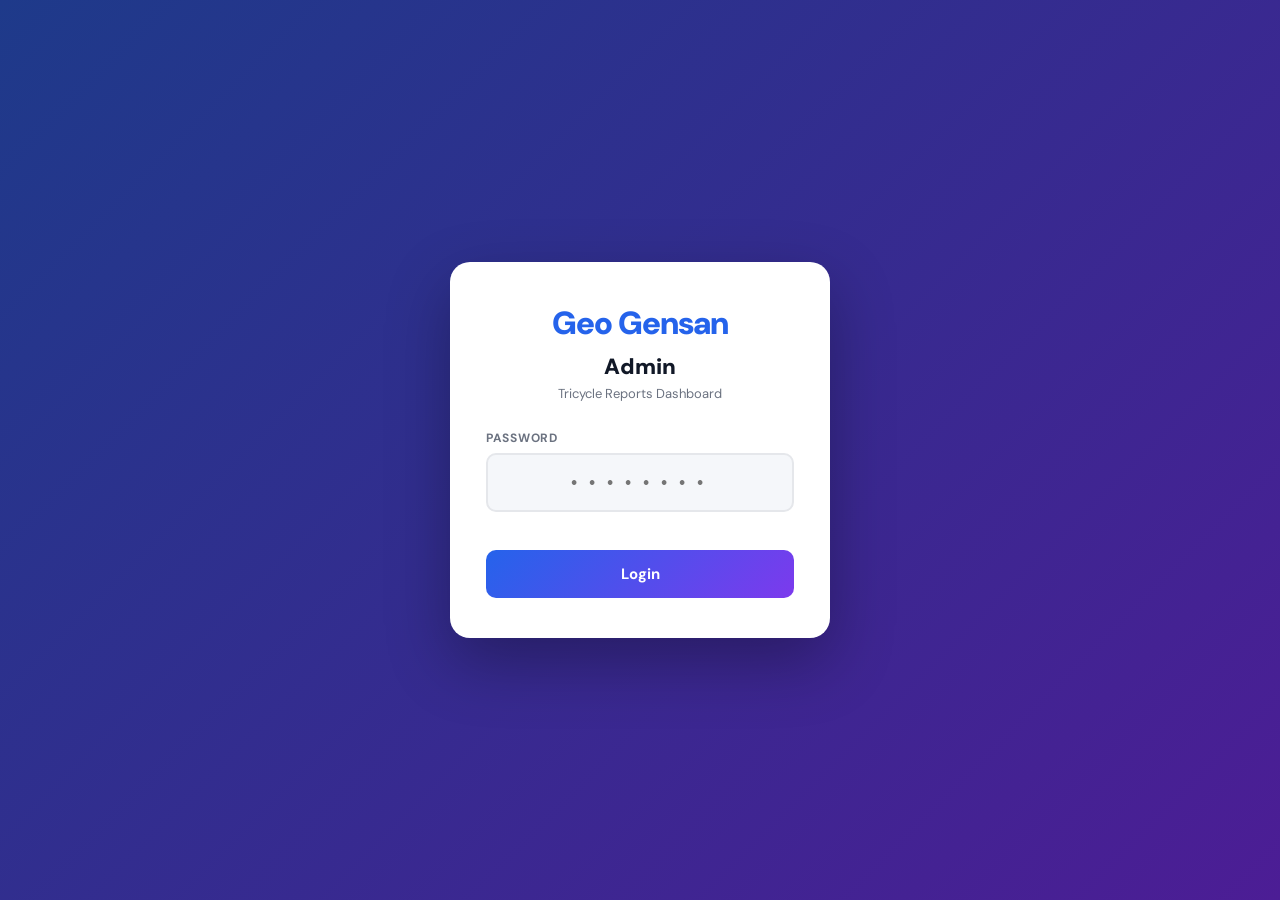
==== commit 632a0e37: "Update admin.html" ====
--- a/admin.html
+++ b/admin.html
@@ -3,11 +3,12 @@
 <head>
   <meta charset="UTF-8">
   <meta name="viewport" content="width=device-width, initial-scale=1.0">
-  <title>Admin Tab</title>
+  <title>Geo GenSan — Reports</title>
   <link rel="preconnect" href="https://fonts.googleapis.com">
   <link rel="preconnect" href="https://fonts.gstatic.com" crossorigin>
   <link href="https://fonts.googleapis.com/css2?family=DM+Sans:wght@400;500;700;900&family=Space+Mono:wght@400;700&display=swap" rel="stylesheet">
   <script src="https://cdnjs.cloudflare.com/ajax/libs/xlsx/0.18.5/xlsx.full.min.js"></script>
+  <script src="https://cdnjs.cloudflare.com/ajax/libs/jspdf/2.5.1/jspdf.umd.min.js"></script>
   <style>
     *, *::before, *::after { box-sizing: border-box; margin: 0; padding: 0; }
     :root {
@@ -71,16 +72,19 @@
 
     /* ── STATS SECTION ── */
     .stats-section { margin-bottom: 20px; }
-    .stats-header {
-      display: flex; align-items: center; gap: 10px; margin-bottom: 12px;
+    .stats-header { margin-bottom: 12px; }
+    .stats-top-row {
+      display: flex; align-items: center; gap: 12px; flex-wrap: wrap;
     }
     .stats-total-card {
-      background: var(--surface); border-radius: var(--radius); padding: 16px 20px;
+      background: var(--surface); border-radius: var(--radius); padding: 14px 20px;
       box-shadow: var(--shadow); border: 1px solid var(--border);
-      display: flex; align-items: center; gap: 16px; flex-shrink: 0;
-    }
-    .stats-total-label { font-size: 11px; font-weight: 700; color: var(--muted); text-transform: uppercase; letter-spacing: 0.07em; }
-    .stats-total-val { font-family: var(--mono); font-size: 28px; font-weight: 700; color: var(--text); line-height: 1; }
+      flex-shrink: 0; min-width: 140px;
+    }
+    .stats-total-label { font-size: 11px; font-weight: 700; color: var(--muted); text-transform: uppercase; letter-spacing: 0.07em; margin-bottom: 6px; }
+    .stats-total-val { font-family: var(--mono); font-size: 22px; font-weight: 700; color: var(--text); line-height: 1.2; }
+    .stats-recent   { font-size: 13px !important; color: var(--muted) !important; font-family: var(--font) !important; font-weight: 600 !important; }
+    .stats-top-type { font-size: 13px !important; color: var(--primary) !important; font-family: var(--font) !important; font-weight: 700 !important; }
     .toggle-breakdown-btn {
       background: var(--surface); border: 1.5px solid var(--border);
       color: var(--muted); font-family: var(--font); font-size: 12px; font-weight: 700;
@@ -308,8 +312,8 @@
 <!-- ── LOGIN ── -->
 <div id="login-screen">
   <div class="login-card">
-    <div class="login-logo">GG</div>
-    <div class="login-title">Geo GenSan</div>
+    <div class="login-logo">Geo Gensan</div>
+    <div class="login-title">Admin</div>
     <div class="login-subtitle">Tricycle Reports Dashboard</div>
     <label class="login-label" for="login-input">Password</label>
     <input type="password" class="login-input" id="login-input" placeholder="••••••••" maxlength="20" autocomplete="off">
@@ -329,13 +333,21 @@
     <!-- STATS SECTION -->
     <div class="stats-section">
       <div class="stats-header">
-        <div class="stats-total-card">
-          <div>
+        <div class="stats-top-row">
+          <div class="stats-total-card">
             <div class="stats-total-label">Total Reports</div>
             <div class="stats-total-val" id="stat-total">—</div>
           </div>
+          <div class="stats-total-card">
+            <div class="stats-total-label">Most Recent</div>
+            <div class="stats-total-val stats-recent" id="stat-recent">—</div>
+          </div>
+          <div class="stats-total-card">
+            <div class="stats-total-label">Top Violation</div>
+            <div class="stats-total-val stats-top-type" id="stat-top-type">—</div>
+          </div>
+          <button class="toggle-breakdown-btn" id="toggle-breakdown-btn">More</button>
         </div>
-        <button class="toggle-breakdown-btn" id="toggle-breakdown-btn">More</button>
       </div>
       <!-- Collapsible type breakdown -->
       <div class="breakdown-row" id="breakdown-row">
@@ -469,7 +481,9 @@
 
 /* ── Firebase ─────────────────────────────────────────────────── */
 async function fbGetAll() {
-  const res  = await fetch(`${FIREBASE_DB_URL}/reports.json`);
+  // Fetch all reports (sorted client-side)
+  const url = `${FIREBASE_DB_URL}/reports.json`;
+  const res  = await fetch(url);
   if (!res.ok) throw new Error('read failed');
   const data = await res.json();
   if (!data) return [];
@@ -536,7 +550,7 @@
 toggleBtn.addEventListener('click', () => {
   breakdownOpen = !breakdownOpen;
   breakdownEl.classList.toggle('open', breakdownOpen);
-  toggleBtn.textContent = breakdownOpen ? 'Hide Breakdown' : 'Show Breakdown';
+  toggleBtn.textContent = breakdownOpen ? 'Hide' : 'More';
   toggleBtn.classList.toggle('active', breakdownOpen);
 });
 
@@ -546,12 +560,29 @@
 function updateStats() {
   document.getElementById('stat-total').textContent = allReports.length;
 
+  // Most recent report date
+  const sorted = [...allReports].sort((a,b) => (b.timestamp||0)-(a.timestamp||0));
+  if (sorted.length > 0) {
+    const latest = sorted[0];
+    const d = latest.timestamp ? new Date(latest.timestamp) : new Date(latest.date);
+    const dateStr = isNaN(d) ? (latest.date||'—') :
+      d.toLocaleDateString('en-PH',{month:'short',day:'numeric',year:'numeric'});
+    document.getElementById('stat-recent').textContent = dateStr;
+  } else {
+    document.getElementById('stat-recent').textContent = '—';
+  }
+
+  // Most reported type
   const counts = {};
   allReports.forEach(r => { counts[r.type] = (counts[r.type] || 0) + 1; });
-
+  const topType = Object.entries(counts).sort((a,b) => b[1]-a[1])[0];
+  document.getElementById('stat-top-type').textContent = topType
+    ? `${topType[0]} (${topType[1]})`
+    : '—';
+
+  // Breakdown cards
   breakdownEl.innerHTML = '';
   const currentFilter = document.getElementById('filter-type').value;
-
   Object.entries(counts).sort((a,b) => b[1]-a[1]).forEach(([type, count]) => {
     const cls  = TYPE_STAT_CLS[type] || '';
     const card = document.createElement('div');
@@ -791,14 +822,14 @@
   tbody.querySelectorAll('.act-btn.save-pdf').forEach(btn =>
     btn.addEventListener('click', () => {
       const r = allReports.find(x => x._key === btn.dataset.key);
-      if (r) triggerReport(r, 'pdf');
+      if (r) downloadPDF(r);
     }));
 
   // Print
   tbody.querySelectorAll('.act-btn.print-r').forEach(btn =>
     btn.addEventListener('click', () => {
       const r = allReports.find(x => x._key === btn.dataset.key);
-      if (r) triggerReport(r, 'print');
+      if (r) printReport(r);
     }));
 
   // Checkboxes
@@ -889,9 +920,143 @@
 }
 
 /* ================================================================
-   REPORT DOCUMENT (Print or Save PDF)
-================================================================ */
-function buildReportHTML(r) {
+   PDF DOWNLOAD  (jsPDF)
+================================================================ */
+async function downloadPDF(r) {
+  const { jsPDF } = window.jspdf;
+  const doc = new jsPDF({ unit: 'mm', format: 'a4' });
+  const pageW = 210, margin = 18, contentW = pageW - margin * 2;
+  let y = 0;
+  const blue=[37,99,235],dark=[17,24,39],muted=[107,114,128],light=[249,250,251],border=[229,231,235];
+
+  // Header bar
+  doc.setFillColor(...blue); doc.rect(0,0,pageW,18,'F');
+  doc.setFont('helvetica','bold'); doc.setFontSize(13); doc.setTextColor(255,255,255);
+  doc.text('Geo GenSan', margin, 11.5);
+  doc.setFont('helvetica','normal'); doc.setFontSize(8);
+  doc.text('Tricycle Report System  ·  General Santos City', margin, 15.5);
+  const printedDate = new Date().toLocaleDateString('en-PH',{year:'numeric',month:'long',day:'numeric'});
+  doc.setFontSize(7.5); doc.setTextColor(220,230,255);
+  doc.text('Report ID: '+r._key, pageW-margin, 11, {align:'right'});
+  doc.text('Date: '+printedDate, pageW-margin, 15.5, {align:'right'});
+  y = 26;
+
+  // Title
+  doc.setFont('helvetica','bold'); doc.setFontSize(16); doc.setTextColor(...dark);
+  doc.text('Tricycle Incident Report', margin, y); y+=5;
+  doc.setFont('helvetica','normal'); doc.setFontSize(9); doc.setTextColor(...muted);
+  doc.text('Official report filed through the Geo GenSan public reporting system.', margin, y); y+=8;
+
+  // Divider
+  doc.setDrawColor(...border); doc.setLineWidth(0.4); doc.line(margin,y,pageW-margin,y); y+=7;
+
+  // Field helper
+  function drawField(label, value, x, fy, w) {
+    doc.setFont('helvetica','bold'); doc.setFontSize(7.5); doc.setTextColor(...muted);
+    doc.text(label.toUpperCase(), x, fy);
+    doc.setFont('helvetica','bold'); doc.setFontSize(11); doc.setTextColor(...dark);
+    const lines = doc.splitTextToSize(value, w);
+    doc.text(lines, x, fy+4.5);
+    return fy+4.5+lines.length*5;
+  }
+  const col1x=margin, col2x=margin+contentW/2+4, colW=contentW/2-6;
+  drawField('Plate Number', r.plate||'—', col1x, y, colW);
+  drawField('Date & Time Filed', r.date||'—', col2x, y, colW);
+  y+=14;
+  drawField('Violation Type', r.type||'—', col1x, y, colW);
+  y+=14;
+  doc.setDrawColor(...border); doc.line(margin,y,pageW-margin,y); y+=7;
+
+  // Description box
+  doc.setFillColor(...light);
+  const desc = r.description||'No description provided.';
+  const descLines = doc.splitTextToSize(desc, contentW-12);
+  const descBoxH = descLines.length*5.5+12;
+  doc.roundedRect(margin, y, contentW, descBoxH, 2, 2, 'F');
+  doc.setFillColor(...blue); doc.rect(margin, y, 3, descBoxH, 'F');
+  doc.setFont('helvetica','bold'); doc.setFontSize(7.5); doc.setTextColor(...muted);
+  doc.text('INCIDENT DESCRIPTION', margin+7, y+5.5);
+  doc.setFont('helvetica','normal'); doc.setFontSize(10); doc.setTextColor(...dark);
+  doc.text(descLines, margin+7, y+11);
+  y+=descBoxH+8;
+
+  // Photo
+  if (r.imageUrl) {
+    try {
+      const imgData = await loadImageAsDataURL(r.imageUrl);
+      doc.setFont('helvetica','bold'); doc.setFontSize(7.5); doc.setTextColor(...muted);
+      doc.text('ATTACHED PHOTO  (Plate / Vehicle Evidence)', margin, y); y+=4;
+      const dims = await fitImageDims(imgData, 90, 60);
+      doc.addImage(imgData, 'JPEG', margin, y, dims.w, dims.h);
+      doc.setDrawColor(...border); doc.setLineWidth(0.3); doc.rect(margin,y,dims.w,dims.h);
+      y+=dims.h+8;
+    } catch(e) {}
+  }
+
+  // Disclaimer
+  doc.setFillColor(254,252,232); doc.setDrawColor(253,230,138); doc.setLineWidth(0.4);
+  const discText = doc.splitTextToSize('This is an official incident report filed by a member of the public through the Geo GenSan system. The information above is submitted as-is and is pending verification by the appropriate authority.', contentW-8);
+  const discH = discText.length*4.8+8;
+  doc.roundedRect(margin,y,contentW,discH,2,2,'FD');
+  doc.setFont('helvetica','normal'); doc.setFontSize(8.5); doc.setTextColor(146,64,14);
+  doc.text(discText, margin+4, y+5.5); y+=discH+10;
+
+  // Signature lines
+  const sigW=(contentW-14)/2;
+  doc.setDrawColor(...border); doc.setLineWidth(0.5);
+  doc.line(margin,y+12,margin+sigW,y+12);
+  doc.line(margin+sigW+14,y+12,margin+contentW,y+12);
+  doc.setFont('helvetica','normal'); doc.setFontSize(8); doc.setTextColor(...muted);
+  doc.text('Received by / Verified by', margin, y+16);
+  doc.text('Authorized Signature & Date', margin+sigW+14, y+16);
+
+  // Footer
+  doc.setDrawColor(...border); doc.line(margin,284,pageW-margin,284);
+  doc.setFont('helvetica','normal'); doc.setFontSize(7.5); doc.setTextColor(...muted);
+  doc.text('Geo GenSan — General Santos City Tricycle Monitoring System', margin, 288);
+  doc.text('CONFIDENTIAL · For official use only', pageW-margin, 288, {align:'right'});
+
+  const safePlate = (r.plate||'report').replace(/[^a-zA-Z0-9-]/g,'_');
+  doc.save('GeoGenSan_Report_'+safePlate+'.pdf');
+}
+
+function loadImageAsDataURL(url) {
+  return new Promise((resolve, reject) => {
+    const img = new Image(); img.crossOrigin='anonymous';
+    img.onload = () => {
+      const c=document.createElement('canvas');
+      c.width=img.naturalWidth; c.height=img.naturalHeight;
+      c.getContext('2d').drawImage(img,0,0);
+      resolve(c.toDataURL('image/jpeg',0.85));
+    };
+    img.onerror=reject; img.src=url;
+  });
+}
+function fitImageDims(dataUrl, maxW, maxH) {
+  return new Promise(resolve => {
+    const img = new Image();
+    img.onload = () => {
+      const w = img.naturalWidth  || maxW;
+      const h = img.naturalHeight || maxH;
+      const r = Math.min(maxW / w, maxH / h);
+      resolve({ w: w * r, h: h * r });
+    };
+    img.onerror = () => resolve({ w: maxW, h: maxH });
+    img.src = dataUrl;
+  });
+}
+
+/* ================================================================
+   PRINT  (browser print dialog)
+================================================================ */
+function printReport(r) {
+  const pa=document.getElementById('print-area');
+  pa.innerHTML=buildPrintHTML(r);
+  pa.style.display='block';
+  setTimeout(()=>{ window.print(); setTimeout(()=>{pa.style.display='none';},900); },280);
+}
+
+function buildPrintHTML(r) {
   return `
     <style>
       @import url('https://fonts.googleapis.com/css2?family=DM+Sans:wght@400;700;900&display=swap');
@@ -914,7 +1079,6 @@
       .desc-txt{font-size:14px;line-height:1.65;color:#374151;}
       .img-box{margin-bottom:22px;}
       .img-lbl{font-size:10px;font-weight:700;text-transform:uppercase;letter-spacing:.07em;color:#6b7280;margin-bottom:8px;}
-      .img-lbl em{font-weight:400;color:#9ca3af;font-style:normal;}
       .report-img{max-width:340px;max-height:260px;object-fit:contain;border-radius:10px;border:1.5px solid #e5e7eb;display:block;}
       .disc{background:#fefce8;border:1px solid #fde68a;border-radius:7px;padding:11px 14px;font-size:12px;color:#92400e;margin-bottom:22px;line-height:1.6;}
       .sig{display:grid;grid-template-columns:1fr 1fr;gap:28px;margin-top:32px;}
@@ -924,46 +1088,29 @@
     </style>
     <div class="wrap">
       <div class="hdr">
-        <div>
-          <div class="hdr-logo">Geo GenSan</div>
-          <div class="hdr-sub">Tricycle Report System &middot; General Santos City</div>
-        </div>
+        <div><div class="hdr-logo">Geo GenSan</div><div class="hdr-sub">Tricycle Report System &middot; General Santos City</div></div>
         <div class="hdr-ref">
           <div>Report ID: <strong>${esc(r._key)}</strong></div>
           <div>Date: <strong>${new Date().toLocaleDateString('en-PH',{year:'numeric',month:'long',day:'numeric'})}</strong></div>
         </div>
       </div>
-
       <div class="doc-title">Tricycle Incident Report</div>
       <div class="doc-sub">Official report filed through the Geo GenSan public reporting system.</div>
-
       <div class="grid">
         <div class="field"><label>Plate Number</label><span>${esc(r.plate||'—')}</span></div>
         <div class="field"><label>Date &amp; Time Filed</label><span>${esc(r.date||'—')}</span></div>
         <div class="field"><label>Violation Type</label><span class="badge">${esc(r.type||'—')}</span></div>
       </div>
-
       <div class="desc-box">
         <div class="desc-lbl">Incident Description</div>
         <div class="desc-txt">${esc(r.description||'No description provided.')}</div>
       </div>
-
-      ${r.imageUrl ? `
-      <div class="img-box">
-        <div class="img-lbl">Attached Photo <em>(Plate / Vehicle Evidence)</em></div>
-        <img class="report-img" src="${esc(r.imageUrl)}" alt="Evidence photo">
-      </div>` : ''}
-
-      <div class="disc">
-        This is an official incident report filed by a member of the public through the Geo GenSan system.
-        The information above is submitted as-is and is pending verification by the appropriate authority.
-      </div>
-
+      ${r.imageUrl ? '<div class="img-box"><div class="img-lbl">Attached Photo (Plate / Vehicle Evidence)</div><img class="report-img" src="' + esc(r.imageUrl) + '" alt="Evidence photo"></div>' : ''}
+      <div class="disc">This is an official incident report filed by a member of the public through the Geo GenSan system. The information above is submitted as-is and is pending verification by the appropriate authority.</div>
       <div class="sig">
         <div class="sig-box"><div class="sig-lbl">Received by / Verified by</div></div>
         <div class="sig-box"><div class="sig-lbl">Authorized Signature &amp; Date</div></div>
       </div>
-
       <div class="ftr">
         <span>Geo GenSan &mdash; General Santos City Tricycle Monitoring System</span>
         <span>CONFIDENTIAL &middot; For official use only</span>
@@ -971,21 +1118,7 @@
     </div>`;
 }
 
-function triggerReport(r, mode) {
-  /* mode: 'print' = opens print dialog
-           'pdf'   = uses print dialog with Save as PDF prompt via data-uri */
-  const pa = document.getElementById('print-area');
-  pa.innerHTML = buildReportHTML(r);
-  pa.style.display = 'block';
-
-  setTimeout(() => {
-    window.print();
-    setTimeout(() => { pa.style.display = 'none'; }, 1000);
-  }, 320);
-  // Note: both 'print' and 'pdf' use window.print() — the browser's dialog
-  // lets the user choose "Save as PDF" as a printer destination for the PDF path.
-  // They are separated as distinct actions on the UI so the intent is clear to the user.
-}
+
 
 /* ================================================================
    EXCEL EXPORT
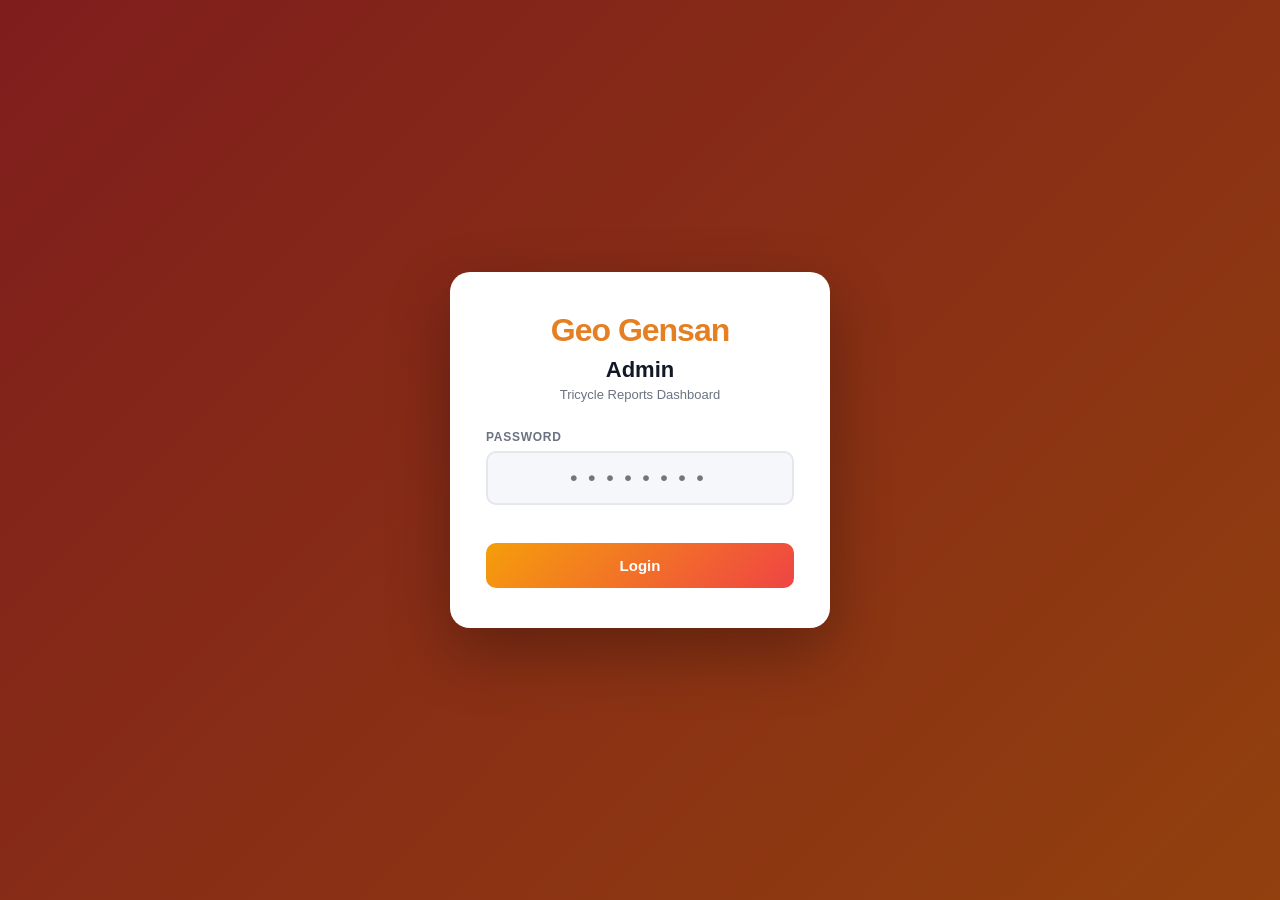
==== commit b0d34538: "Update admin.html" ====
--- a/admin.html
+++ b/admin.html
@@ -2,18 +2,21 @@
 <html lang="en">
 <head>
   <meta charset="UTF-8">
+  <meta http-equiv="X-Frame-Options" content="DENY">
+  <meta http-equiv="Content-Security-Policy" content="default-src 'self' https:; script-src 'self' 'unsafe-inline' https://cdnjs.cloudflare.com https://fonts.googleapis.com; style-src 'self' 'unsafe-inline' https://fonts.googleapis.com https://fonts.gstatic.com; img-src 'self' data: https:; connect-src 'self' https:; font-src 'self' https://fonts.gstatic.com;">
   <meta name="viewport" content="width=device-width, initial-scale=1.0">
   <title>Geo GenSan — Reports</title>
   <link rel="preconnect" href="https://fonts.googleapis.com">
   <link rel="preconnect" href="https://fonts.gstatic.com" crossorigin>
   <link href="https://fonts.googleapis.com/css2?family=DM+Sans:wght@400;500;700;900&family=Space+Mono:wght@400;700&display=swap" rel="stylesheet">
+  <script src="config.js"></script>
   <script src="https://cdnjs.cloudflare.com/ajax/libs/xlsx/0.18.5/xlsx.full.min.js"></script>
   <script src="https://cdnjs.cloudflare.com/ajax/libs/jspdf/2.5.1/jspdf.umd.min.js"></script>
   <style>
     *, *::before, *::after { box-sizing: border-box; margin: 0; padding: 0; }
     :root {
       --bg: #f5f7fa; --surface: #ffffff; --border: #e5e7eb;
-      --primary: #2563eb; --danger: #ef4444; --danger-light: #fee2e2;
+      --primary: #e67e22; --danger: #ef4444; --danger-light: #fee2e2;
       --success: #10b981; --text: #111827; --muted: #6b7280;
       --font: 'DM Sans', -apple-system, sans-serif;
       --mono: 'Space Mono', monospace;
@@ -22,17 +25,17 @@
     }
     body { font-family: var(--font); background: var(--bg); color: var(--text); min-height: 100vh; }
 
-    /* ── LOGIN ── */
+    /*  LOGIN  */
     #login-screen {
       min-height: 100vh; display: flex; align-items: center; justify-content: center;
-      background: linear-gradient(135deg, #1e3a8a 0%, #4c1d95 100%); padding: 24px;
+      background: linear-gradient(135deg, #7f1d1d 0%, #92400e 100%); padding: 24px;
     }
     .login-card {
       background: white; border-radius: 20px; padding: 40px 36px;
       width: 100%; max-width: 380px;
       box-shadow: 0 24px 64px rgba(0,0,0,0.3); text-align: center;
     }
-    .login-logo { font-size: 32px; font-weight: 900; color: #2563eb; letter-spacing: -1px; margin-bottom: 8px; }
+    .login-logo { font-size: 32px; font-weight: 900; color: #e67e22; letter-spacing: -1px; margin-bottom: 8px; }
     .login-title { font-size: 22px; font-weight: 900; color: var(--text); margin-bottom: 4px; }
     .login-subtitle { font-size: 13px; color: var(--muted); margin-bottom: 28px; }
     .login-label { display: block; text-align: left; font-size: 12px; font-weight: 700; color: var(--muted); text-transform: uppercase; letter-spacing: 0.06em; margin-bottom: 7px; }
@@ -45,21 +48,21 @@
     .login-error { font-size: 13px; color: var(--danger); margin-bottom: 14px; min-height: 18px; }
     .login-btn {
       width: 100%; padding: 14px;
-      background: linear-gradient(135deg, #2563eb 0%, #7c3aed 100%);
+      background: linear-gradient(135deg, #f59e0b 0%, #ef4444 100%);
       color: white; border: none; border-radius: 10px;
       font-family: var(--font); font-size: 15px; font-weight: 700;
       cursor: pointer; transition: opacity 0.15s, transform 0.15s;
     }
     .login-btn:hover { opacity: 0.92; transform: translateY(-1px); }
 
-    /* ── ADMIN SCREEN ── */
+    /*  ADMIN SCREEN  */
     #admin-screen { display: none; }
     .topbar {
-      background: linear-gradient(135deg, #2563eb 0%, #7c3aed 100%);
+      background: linear-gradient(135deg, #f59e0b 0%, #ef4444 100%);
       color: white; padding: 0 24px; height: 60px;
       display: flex; align-items: center; justify-content: flex-end;
       position: sticky; top: 0; z-index: 100;
-      box-shadow: 0 2px 12px rgba(37,99,235,0.3);
+      box-shadow: 0 2px 12px rgba(230,126,34,0.3);
     }
     .logout-btn {
       background: rgba(255,255,255,0.18); border: none; color: white;
@@ -70,7 +73,7 @@
 
     .container { max-width: 1200px; margin: 0 auto; padding: 28px 24px 48px; }
 
-    /* ── STATS SECTION ── */
+    /*  STATS SECTION  */
     .stats-section { margin-bottom: 20px; }
     .stats-header { margin-bottom: 12px; }
     .stats-top-row {
@@ -93,7 +96,7 @@
       text-transform: uppercase;
     }
     .toggle-breakdown-btn:hover { border-color: var(--primary); color: var(--primary); }
-    .toggle-breakdown-btn.active { background: #eff6ff; border-color: var(--primary); color: var(--primary); }
+    .toggle-breakdown-btn.active { background: #fff7ed; border-color: var(--primary); color: var(--primary); }
 
     /* Type breakdown cards — collapsible */
     .breakdown-row {
@@ -117,7 +120,7 @@
       cursor: pointer; transition: transform 0.15s, box-shadow 0.15s;
     }
     .stat-card:hover { transform: translateY(-2px); box-shadow: 0 6px 20px rgba(0,0,0,0.1); }
-    .stat-card.active-filter { border-color: var(--primary); box-shadow: 0 0 0 2px rgba(37,99,235,0.18); }
+    .stat-card.active-filter { border-color: var(--primary); box-shadow: 0 0 0 2px rgba(230,126,34,0.18); }
     .stat-label { font-size: 11px; font-weight: 700; color: var(--muted); text-transform: uppercase; letter-spacing: 0.07em; margin-bottom: 7px; }
     .stat-value { font-family: var(--mono); font-size: 26px; font-weight: 700; line-height: 1; }
     .stat-overcharging .stat-value { color: #c2410c; }
@@ -127,7 +130,7 @@
     .stat-unsafe       .stat-value { color: #a16207; }
     .stat-other        .stat-value { color: #15803d; }
 
-    /* ── TABLE CARD ── */
+    /*  TABLE CARD  */
     .table-card { background: var(--surface); border-radius: var(--radius); box-shadow: var(--shadow); border: 1px solid var(--border); overflow: hidden; }
     .table-toolbar { padding: 14px 18px; border-bottom: 1px solid var(--border); display: flex; flex-direction: column; gap: 11px; }
     .toolbar-row { display: flex; align-items: center; justify-content: space-between; flex-wrap: wrap; gap: 10px; }
@@ -172,8 +175,8 @@
     }
     .btn-excel  { background: #16a34a; color: white; border-color: #16a34a; }
     .btn-excel:hover { background: #15803d; }
-    .btn-pdf    { background: #1e40af; color: white; border-color: #1e40af; }
-    .btn-pdf:hover { background: #1e3a8a; }
+    .btn-pdf    { background: #c0392b; color: white; border-color: #c0392b; }
+    .btn-pdf:hover { background: #922b21; }
     .btn-print  { background: var(--surface); color: var(--text); border-color: var(--border); }
     .btn-print:hover { border-color: #9ca3af; background: #f9fafb; }
     .btn-clear-date {
@@ -186,13 +189,13 @@
     /* Selection banner */
     .sel-banner {
       display: none; align-items: center; gap: 10px;
-      background: #eff6ff; border-bottom: 1px solid #bfdbfe;
-      padding: 9px 18px; font-size: 13px; font-weight: 600; color: #1d4ed8;
+      background: #fff7ed; border-bottom: 1px solid #fde68a;
+      padding: 9px 18px; font-size: 13px; font-weight: 600; color: #c0392b;
     }
     .sel-banner.show { display: flex; }
     .sel-banner-count { flex: 1; }
     .sel-banner-desel {
-      background: white; border: 1.5px solid #bfdbfe; color: #1d4ed8;
+      background: white; border: 1.5px solid #fde68a; color: #c0392b;
       padding: 5px 12px; border-radius: 7px; font-size: 12px; font-weight: 700;
       cursor: pointer; font-family: var(--font);
     }
@@ -201,10 +204,10 @@
       padding: 6px 13px; border-radius: 7px; font-size: 12px; font-weight: 700;
       cursor: pointer; font-family: var(--font);
     }
-    .sel-banner-desel:hover { background: #dbeafe; }
+    .sel-banner-desel:hover { background: #fef3c7; }
     .sel-banner-del:hover { background: #dc2626; }
 
-    /* ── TABLE ── */
+    /*  TABLE  */
     .table-wrapper { overflow-x: auto; }
     table { width: 100%; border-collapse: collapse; }
     thead th {
@@ -222,8 +225,8 @@
     tbody td { padding: 12px 14px; border-bottom: 1px solid #f3f4f6; font-size: 14px; color: var(--text); vertical-align: middle; }
     tbody tr:last-child td { border-bottom: none; }
     tbody tr:hover td { background: #f9fafb; }
-    tbody tr.sel-row td { background: #eff6ff !important; }
-    @keyframes hl { 0% { background: #dbeafe; } 100% { background: transparent; } }
+    tbody tr.sel-row td { background: #fff7ed !important; }
+    @keyframes hl { 0% { background: #fef3c7; } 100% { background: transparent; } }
     tbody tr.new-row td { animation: hl 2s ease-out; }
 
     .col-chk  { width: 38px; text-align: center; }
@@ -256,20 +259,20 @@
       transition: all 0.15s; white-space: nowrap; letter-spacing: 0.02em;
       text-transform: uppercase;
     }
-    .act-btn.save-pdf:hover  { border-color: #1e40af; color: #1e40af; background: #eff6ff; }
+    .act-btn.save-pdf:hover  { border-color: #c0392b; color: #c0392b; background: #fff7ed; }
     .act-btn.print-r:hover   { border-color: #374151; color: #374151; background: #f9fafb; }
     .act-btn.del-r:hover     { border-color: var(--danger); color: var(--danger); background: var(--danger-light); }
 
     input[type=checkbox] { width: 15px; height: 15px; accent-color: var(--primary); cursor: pointer; }
 
-    /* ── LIGHTBOX ── */
+    /*  LIGHTBOX  */
     .lightbox { display: none; position: fixed; inset: 0; background: rgba(0,0,0,0.88); z-index: 9999; align-items: center; justify-content: center; padding: 20px; }
     .lightbox.show { display: flex; }
     .lightbox img { max-width: 100%; max-height: 90vh; border-radius: 12px; box-shadow: 0 20px 60px rgba(0,0,0,0.5); }
     .lb-close { position: absolute; top: 20px; right: 24px; background: rgba(255,255,255,0.15); border: none; color: white; font-size: 22px; width: 42px; height: 42px; border-radius: 50%; cursor: pointer; display: flex; align-items: center; justify-content: center; transition: background 0.15s; }
     .lb-close:hover { background: rgba(255,255,255,0.28); }
 
-    /* ── CONFIRM MODAL ── */
+    /*  CONFIRM MODAL  */
     .confirm-ov { display: none; position: fixed; inset: 0; background: rgba(0,0,0,0.45); z-index: 8888; align-items: center; justify-content: center; padding: 20px; }
     .confirm-ov.show { display: flex; }
     .confirm-box { background: white; border-radius: 16px; padding: 28px; max-width: 360px; width: 100%; box-shadow: 0 20px 60px rgba(0,0,0,0.25); text-align: center; }
@@ -281,7 +284,7 @@
     .c-ok     { background: var(--danger); color: white; }
     .c-cancel:hover, .c-ok:hover { opacity: 0.85; }
 
-    /* ── MISC ── */
+    /*  MISC  */
     .empty-state { text-align: center; padding: 52px 24px; color: var(--muted); }
     .empty-state .ei { font-size: 13px; font-weight: 700; text-transform: uppercase; letter-spacing: 0.07em; margin-bottom: 10px; opacity: 0.4; }
     .empty-state p { font-size: 15px; }
@@ -299,17 +302,84 @@
       .search-input:focus { width: 170px; }
     }
 
-    /* ── PRINT ── */
+    /*  PRINT  */
     #print-area { display: none; }
     @media print {
       body > *:not(#print-area) { display: none !important; }
       #print-area { display: block !important; }
     }
+
+    /*  FARE EDITOR  */
+    .fare-editor-card {
+      background: var(--surface); border-radius: var(--radius); box-shadow: var(--shadow);
+      border: 1px solid var(--border); overflow: hidden; margin-bottom: 24px;
+    }
+    .fare-editor-header {
+      background: linear-gradient(135deg, rgba(230,126,34,0.08), rgba(192,57,43,0.08));
+      border-bottom: 1px solid var(--border);
+      padding: 16px 20px;
+      display: flex; align-items: center; justify-content: space-between;
+    }
+    .fare-editor-title { font-size: 15px; font-weight: 700; color: var(--text); }
+    .fare-editor-sub { font-size: 12px; color: var(--muted); margin-top: 2px; }
+    .fare-editor-body { padding: 20px; }
+    .fare-fields-grid {
+      display: grid; grid-template-columns: repeat(auto-fit, minmax(180px, 1fr)); gap: 14px;
+      margin-bottom: 16px;
+    }
+    .fare-field label {
+      display: block; font-size: 11px; font-weight: 700; text-transform: uppercase;
+      letter-spacing: 0.06em; color: var(--muted); margin-bottom: 6px;
+    }
+    .fare-field input[type=number] {
+      width: 100%; padding: 10px 14px; border: 1.5px solid var(--border);
+      border-radius: 10px; font-family: var(--mono); font-size: 16px; font-weight: 700;
+      color: var(--text); background: var(--bg); outline: none; transition: border-color 0.15s;
+    }
+    .fare-field input[type=number]:focus { border-color: var(--primary); background: white; }
+    .fare-field-hint { font-size: 11px; color: var(--muted); margin-top: 4px; }
+    .fare-preview-box {
+      background: #f0fdf4; border: 1px solid #86efac; border-radius: 10px;
+      padding: 12px 16px; margin-bottom: 16px; font-size: 13px; color: #166534;
+    }
+    .fare-preview-label { font-weight: 700; margin-bottom: 4px; }
+    .fare-preview-formula { font-family: var(--mono); font-size: 14px; }
+    .fare-save-btn {
+      padding: 11px 24px; background: linear-gradient(135deg, #e67e22, #7c3aed);
+      color: white; border: none; border-radius: 10px; font-family: var(--font);
+      font-size: 14px; font-weight: 700; cursor: pointer; transition: opacity 0.15s, transform 0.15s;
+    }
+    .fare-save-btn:hover { opacity: 0.9; transform: translateY(-1px); }
+    .fare-save-btn:disabled { opacity: 0.5; cursor: not-allowed; }
+    .fare-save-status { font-size: 13px; color: var(--success); font-weight: 600; margin-left: 12px; opacity: 0; transition: opacity 0.3s; }
+    .fare-save-status.visible { opacity: 1; }
+    .fare-history-list { margin-top: 16px; }
+    .fare-history-item {
+      display: flex; align-items: center; justify-content: space-between;
+      padding: 8px 12px; border-bottom: 1px solid var(--border); font-size: 12px; color: var(--muted);
+    }
+    .fare-history-item:last-child { border-bottom: none; }
+    .fare-history-formula { font-family: var(--mono); font-weight: 700; color: var(--text); }
+
+    /*  Firebase status banner  */
+    .fb-status {
+      position: fixed;
+      top: 0; left: 0; right: 0;
+      z-index: 9999;
+      padding: 12px 20px;
+      font-size: 13px;
+      font-weight: 600;
+      text-align: center;
+      display: block;
+    }
+    .fb-status.ok { background: #052e16; color: #4ade80; border-bottom: 1px solid #166534; }
+    .fb-status.error { background: #450a0a; color: #fca5a5; border-bottom: 1px solid #991b1b; }
+    .fb-status code { background: rgba(255,255,255,0.1); padding: 1px 5px; border-radius: 3px; font-family: monospace; }
   </style>
 </head>
 <body>
 
-<!-- ── LOGIN ── -->
+<!--  LOGIN  -->
 <div id="login-screen">
   <div class="login-card">
     <div class="login-logo">Geo Gensan</div>
@@ -322,13 +392,71 @@
   </div>
 </div>
 
-<!-- ── ADMIN SCREEN ── -->
+<!--  ADMIN SCREEN  -->
 <div id="admin-screen">
   <div class="topbar">
     <button class="logout-btn" id="logout-btn">Logout</button>
   </div>
 
   <div class="container">
+
+    <!-- FARE LOGIC EDITOR -->
+    <div class="fare-editor-card" id="fare-editor-card">
+      <div class="fare-editor-header">
+        <div>
+          <div class="fare-editor-title"> Trike Fare Logic Editor</div>
+          <div class="fare-editor-sub">Changes apply immediately to the live app — loaded from Firebase</div>
+        </div>
+        <button class="toggle-breakdown-btn" id="toggle-fare-editor">Edit Fare</button>
+      </div>
+      <div id="fare-editor-body-wrap" style="display:none;">
+        <div class="fare-editor-body">
+          <div class="fare-fields-grid">
+            <div class="fare-field">
+              <label>Base Fare (₱)</label>
+              <input type="number" id="fe-base-fare" value="15" min="1" max="999" step="1">
+              <div class="fare-field-hint">Minimum fare charged</div>
+            </div>
+            <div class="fare-field">
+              <label>Base Distance (km)</label>
+              <input type="number" id="fe-base-km" value="4" min="1" max="20" step="0.5">
+              <div class="fare-field-hint">Km covered by base fare</div>
+            </div>
+            <div class="fare-field">
+              <label>Rate per Extra km (₱)</label>
+              <input type="number" id="fe-per-km" value="1" min="0.5" max="20" step="0.5">
+              <div class="fare-field-hint">Added per km after base</div>
+            </div>
+            <div class="fare-field">
+              <label>Special Discount (%)</label>
+              <input type="number" id="fe-discount" value="20" min="0" max="50" step="1">
+              <div class="fare-field-hint">PWD / Senior / Student</div>
+            </div>
+            <div class="fare-field">
+              <label>Bus Min. Fare (₱)</label>
+              <input type="number" id="fe-bus-fare" value="15" min="1" max="999" step="1">
+              <div class="fare-field-hint">Minimum bus/jeep fare</div>
+            </div>
+          </div>
+
+          <div class="fare-preview-box" id="fare-preview-box">
+            <div class="fare-preview-label"> Current Formula Preview:</div>
+            <div class="fare-preview-formula" id="fare-preview-formula">₱15 for first 4 km, then ₱1/km. Special passengers get 20% off.</div>
+          </div>
+
+          <div style="display:flex;align-items:center;flex-wrap:wrap;gap:10px;">
+            <button class="fare-save-btn" id="fare-save-btn"> Save Fare Config</button>
+            <span class="fare-save-status" id="fare-save-status"> Saved successfully!</span>
+            <button class="toggle-breakdown-btn" id="fare-reset-btn" style="margin-left:auto;">Reset to Default</button>
+          </div>
+
+          <div class="fare-history-list" id="fare-history-list">
+            <div style="font-size:11px;font-weight:700;text-transform:uppercase;letter-spacing:0.06em;color:var(--muted);margin-top:20px;margin-bottom:8px;">Change History (last 5)</div>
+            <div id="fare-history-items"><div class="fare-history-item" style="color:var(--muted);font-style:italic;">No history yet</div></div>
+          </div>
+        </div>
+      </div>
+    </div>
 
     <!-- STATS SECTION -->
     <div class="stats-section">
@@ -460,18 +588,27 @@
 <!-- Print/PDF area -->
 <div id="print-area"></div>
 
+<div id="firebase-status" class="fb-status" style="display:none"></div>
 <div class="toast" id="toast"></div>
 
 <script>
 /* ================================================================
    CONFIG
 ================================================================ */
-const FIREBASE_DB_URL = 'https://gentrike-75c7c-default-rtdb.asia-southeast1.firebasedatabase.app';
-const ADMIN_PASSWORD  = '00000000';
-
-/* ── helpers ──────────────────────────────────────────────────── */
+const FIREBASE_DB_URL = window.__GG_CFG__?.dbUrl || 'https://gentrike-75c7c-default-rtdb.asia-southeast1.firebasedatabase.app';
+// Security: password validation (use server-side auth in production)
+const ADMIN_PASSWORD  = atob('MDAwMDAwMDA='); // base64 encoded — replace with server-side auth
+
+/*  helpers  */
 function esc(s) {
-  return String(s).replace(/&/g,'&amp;').replace(/</g,'&lt;').replace(/>/g,'&gt;').replace(/"/g,'&quot;');
+  if (s === null || s === undefined) return '—';
+  return String(s)
+    .replace(/&/g,'&amp;')
+    .replace(/</g,'&lt;')
+    .replace(/>/g,'&gt;')
+    .replace(/"/g,'&quot;')
+    .replace(/'/g,'&#x27;')
+    .replace(/\//g,'&#x2F;');
 }
 function showToast(msg, ms = 2600) {
   const t = document.getElementById('toast');
@@ -479,22 +616,49 @@
   setTimeout(() => t.classList.remove('show'), ms);
 }
 
-/* ── Firebase ─────────────────────────────────────────────────── */
+/*  Firebase  */
 async function fbGetAll() {
-  // Fetch all reports (sorted client-side)
   const url = `${FIREBASE_DB_URL}/reports.json`;
-  const res  = await fetch(url);
-  if (!res.ok) throw new Error('read failed');
+  const res = await fetch(url);
+  if (!res.ok) {
+    const body = await res.text().catch(() => '');
+    throw new Error(`HTTP ${res.status}: ${body.slice(0, 120)}`);
+  }
   const data = await res.json();
   if (!data) return [];
   return Object.entries(data).map(([k, v]) => ({ _key: k, ...v }));
 }
 async function fbDelete(key) {
   const res = await fetch(`${FIREBASE_DB_URL}/reports/${key}.json`, { method: 'DELETE' });
-  if (!res.ok) throw new Error('delete failed');
-}
-
-/* ── Type maps ────────────────────────────────────────────────── */
+  if (!res.ok) {
+    const body = await res.text().catch(() => '');
+    throw new Error(`HTTP ${res.status}: ${body.slice(0, 80)}`);
+  }
+}
+
+// Test Firebase connectivity and rules — shows actionable error
+async function testFirebaseConnection() {
+  const statusEl = document.getElementById('firebase-status');
+  if (!statusEl) return;
+  try {
+    const res = await fetch(`${FIREBASE_DB_URL}/reports.json`);
+    if (res.status === 401 || res.status === 403) {
+      statusEl.innerHTML = ' <strong>Firebase rules blocking reads.</strong> Go to Firebase Console → Realtime Database → Rules and set <code>".read": true</code> under <code>reports</code>.';
+      statusEl.className = 'fb-status error';
+    } else if (!res.ok) {
+      statusEl.innerHTML = ` Firebase error: HTTP ${res.status}`;
+      statusEl.className = 'fb-status error';
+    } else {
+      // Success: no status message — keep UI clean
+      statusEl.style.display = 'none';
+    }
+  } catch (e) {
+    statusEl.innerHTML = ` Network error: ${e.message}`;
+    statusEl.className = 'fb-status error';
+  }
+}
+
+/*  Type maps  */
 const TYPE_CLS = {
   'Overcharging':'overcharging','Reckless Driving':'reckless',
   'Refusal of Service':'refusal','Verbal Abuse':'verbal',
@@ -517,7 +681,7 @@
 let isFirstLoad  = true;
 let breakdownOpen = false;
 
-/* ── active date filter ── */
+/*  active date filter  */
 let dateFilter = { granularity: '', year: null, month: null, week: null, day: null };
 
 /* ================================================================
@@ -753,7 +917,8 @@
 
   let list = [...allReports];
   if (ft)     list = list.filter(r => r.type === ft);
-  if (search) list = list.filter(r => (r.plate||'').toLowerCase().includes(search));
+  const safeSearch = search.replace(/[<>'"]/g,'');
+  if (safeSearch) list = list.filter(r => (r.plate||'').toLowerCase().includes(safeSearch));
   list = list.filter(r => matchesDateFilter(r));
 
   list.sort((a, b) => {
@@ -797,7 +962,7 @@
       <td class="col-num">${i+1}</td>
       <td class="col-img">${imgCell}</td>
       <td class="col-plate">${esc(r.plate||'—')}</td>
-      <td class="col-date">${esc(r.date||'—')}</td>
+      <td class="col-date">${esc(r.date || (r.timestamp ? new Date(r.timestamp).toLocaleString('en-PH', {timeZone:'Asia/Manila',dateStyle:'medium',timeStyle:'short'}) : (r.dateString ? new Date(r.dateString).toLocaleString('en-PH',{timeZone:'Asia/Manila',dateStyle:'medium',timeStyle:'short'}) : '—')))}</td>
       <td><span class="type-badge ${cls}">${esc(r.type)}</span></td>
       <td class="col-desc">${esc(r.description||'')}</td>
       <td class="col-act">
@@ -818,7 +983,7 @@
   tbody.querySelectorAll('.act-btn.del-r').forEach(btn =>
     btn.addEventListener('click', () => deleteSingle(btn.dataset.key)));
 
-  // Save PDF
+  //Save PDF
   tbody.querySelectorAll('.act-btn.save-pdf').forEach(btn =>
     btn.addEventListener('click', () => {
       const r = allReports.find(x => x._key === btn.dataset.key);
@@ -1063,8 +1228,8 @@
       *{box-sizing:border-box;margin:0;padding:0;}
       body{font-family:'DM Sans',Arial,sans-serif;color:#111827;background:white;}
       .wrap{max-width:680px;margin:0 auto;padding:36px 40px;}
-      .hdr{display:flex;align-items:flex-start;justify-content:space-between;padding-bottom:14px;border-bottom:3px solid #2563eb;margin-bottom:26px;}
-      .hdr-logo{font-size:22px;font-weight:900;color:#2563eb;letter-spacing:-0.5px;}
+      .hdr{display:flex;align-items:flex-start;justify-content:space-between;padding-bottom:14px;border-bottom:3px solid #e67e22;margin-bottom:26px;}
+      .hdr-logo{font-size:22px;font-weight:900;color:#e67e22;letter-spacing:-0.5px;}
       .hdr-sub{font-size:11px;color:#6b7280;margin-top:3px;}
       .hdr-ref{text-align:right;font-size:11px;color:#6b7280;line-height:1.8;}
       .hdr-ref strong{color:#111827;}
@@ -1074,7 +1239,7 @@
       .field label{font-size:10px;font-weight:700;text-transform:uppercase;letter-spacing:.07em;color:#6b7280;display:block;margin-bottom:4px;}
       .field span{font-size:14px;font-weight:600;color:#111827;}
       .badge{display:inline-block;padding:3px 12px;border-radius:99px;font-size:12px;font-weight:700;background:#fff7ed;color:#c2410c;}
-      .desc-box{background:#f9fafb;border-left:4px solid #2563eb;border-radius:6px;padding:14px 16px;margin-bottom:22px;}
+      .desc-box{background:#f9fafb;border-left:4px solid #e67e22;border-radius:6px;padding:14px 16px;margin-bottom:22px;}
       .desc-lbl{font-size:10px;font-weight:700;text-transform:uppercase;letter-spacing:.07em;color:#6b7280;margin-bottom:7px;}
       .desc-txt{font-size:14px;line-height:1.65;color:#374151;}
       .img-box{margin-bottom:22px;}
@@ -1158,13 +1323,28 @@
     updateStats();
     applyAndRender();
   } catch (err) {
-    console.error(err);
+    console.error('loadReports error:', err);
+    const msg = err && err.message ? err.message : String(err);
+    let hint = 'Failed to load reports.';
+    if (msg.includes('401') || msg.includes('403') || msg.includes('Permission denied')) {
+      hint = ' Firebase rules are blocking reads. In Firebase Console → Realtime Database → Rules, set <code>".read": true</code> under <code>reports</code>.';
+    } else if (msg.includes('Failed to fetch') || msg.includes('NetworkError')) {
+      hint = ' No internet connection.';
+    } else {
+      hint = ` ${msg}`;
+    }
     if (isFirstLoad)
       document.getElementById('reports-tbody').innerHTML =
-        `<tr><td colspan="8"><div class="empty-state"><div class="ei">Error</div><p>Failed to load. Check your connection.</p></div></td></tr>`;
+        `<tr><td colspan="8"><div class="empty-state"><div class="ei">Error</div><p>${hint}</p></div></td></tr>`;
   }
 }
-function startPolling() { loadReports(); pollInterval = setInterval(loadReports, 10000); }
+function startPolling() {
+  const statusEl = document.getElementById('firebase-status');
+  if (statusEl) statusEl.style.display = 'block';
+  testFirebaseConnection();
+  loadReports();
+  pollInterval = setInterval(loadReports, 10000);
+}
 function stopPolling()  { clearInterval(pollInterval); pollInterval = null; }
 
 /* ================================================================
@@ -1178,6 +1358,135 @@
 document.addEventListener('keydown', e => { if (e.key === 'Escape') lightbox.classList.remove('show'); });
 
 /* ================================================================
+   FARE LOGIC EDITOR
+================================================================ */
+const DEFAULT_FARE = { trike: { baseFare: 15, baseKm: 4, perKmRate: 1, discountRate: 0.20 }, bus: { minimumFare: 15 } };
+
+async function loadFareConfig() {
+  try {
+    const res = await fetch(`${FIREBASE_DB_URL}/fareConfig.json`);
+    if (res.ok) {
+      const d = await res.json();
+      if (d && d.trike) return d;
+    }
+  } catch(e) {}
+  return DEFAULT_FARE;
+}
+
+async function saveFareConfig(config) {
+  const res = await fetch(`${FIREBASE_DB_URL}/fareConfig.json`, {
+    method: 'PUT', headers: { 'Content-Type': 'application/json' }, body: JSON.stringify(config)
+  });
+  if (!res.ok) {
+    const body = await res.text().catch(() => '');
+    throw new Error(`HTTP ${res.status}: ${body.slice(0,100)}`);
+  }
+  // Save to history
+  const histEntry = {
+    timestamp: Date.now(),
+    date: new Date().toLocaleString('en-PH', { timeZone: 'Asia/Manila' }),
+    formula: `₱${config.trike.baseFare} for ${config.trike.baseKm}km, then ₱${config.trike.perKmRate}/km. ${Math.round(config.trike.discountRate*100)}% discount. Bus ₱${config.bus.minimumFare}.`
+  };
+  const histRes = await fetch(`${FIREBASE_DB_URL}/fareHistory.json`, { method: 'POST', headers: { 'Content-Type': 'application/json' }, body: JSON.stringify(histEntry) });
+  return res.json();
+}
+
+async function loadFareHistory() {
+  try {
+    const res = await fetch(`${FIREBASE_DB_URL}/fareHistory.json`);
+    if (!res.ok) return [];
+    const d = await res.json();
+    if (!d) return [];
+    return Object.values(d).sort((a, b) => b.timestamp - a.timestamp).slice(0, 5);
+  } catch(e) { return []; }
+}
+
+function updateFarePreview() {
+  const baseFare = parseFloat(document.getElementById('fe-base-fare').value) || 15;
+  const baseKm   = parseFloat(document.getElementById('fe-base-km').value) || 4;
+  const perKm    = parseFloat(document.getElementById('fe-per-km').value) || 1;
+  const disc     = parseFloat(document.getElementById('fe-discount').value) || 20;
+  const busFare  = parseFloat(document.getElementById('fe-bus-fare').value) || 15;
+  document.getElementById('fare-preview-formula').textContent =
+    `₱${baseFare} for first ${baseKm}km, then ₱${perKm}/km per additional km. Special passengers (PWD/Senior/Student) get ${disc}% off. Bus/Jeep minimum ₱${busFare}.`;
+}
+
+function renderFareHistory(history) {
+  const el = document.getElementById('fare-history-items');
+  if (!history.length) { el.innerHTML = '<div class="fare-history-item" style="color:var(--muted);font-style:italic;">No history yet</div>'; return; }
+  el.innerHTML = history.map(h => `
+    <div class="fare-history-item">
+      <span class="fare-history-formula">${h.formula}</span>
+      <span>${h.date}</span>
+    </div>
+  `).join('');
+}
+
+async function initFareEditor() {
+  const toggleBtn = document.getElementById('toggle-fare-editor');
+  const bodyWrap = document.getElementById('fare-editor-body-wrap');
+  toggleBtn.addEventListener('click', async () => {
+    const isOpen = bodyWrap.style.display !== 'none';
+    bodyWrap.style.display = isOpen ? 'none' : 'block';
+    toggleBtn.textContent = isOpen ? 'Edit Fare' : 'Close';
+    if (!isOpen) {
+      const config = await loadFareConfig();
+      document.getElementById('fe-base-fare').value = config.trike.baseFare;
+      document.getElementById('fe-base-km').value   = config.trike.baseKm;
+      document.getElementById('fe-per-km').value    = config.trike.perKmRate;
+      document.getElementById('fe-discount').value  = Math.round(config.trike.discountRate * 100);
+      document.getElementById('fe-bus-fare').value  = config.bus.minimumFare;
+      updateFarePreview();
+      const history = await loadFareHistory();
+      renderFareHistory(history);
+    }
+  });
+
+  ['fe-base-fare','fe-base-km','fe-per-km','fe-discount','fe-bus-fare'].forEach(id => {
+    document.getElementById(id).addEventListener('input', updateFarePreview);
+  });
+
+  document.getElementById('fare-save-btn').addEventListener('click', async () => {
+    const btn = document.getElementById('fare-save-btn');
+    const status = document.getElementById('fare-save-status');
+    btn.disabled = true; btn.textContent = '⏳ Saving...';
+    try {
+      const config = {
+        trike: {
+          baseFare:     parseFloat(document.getElementById('fe-base-fare').value) || 15,
+          baseKm:       parseFloat(document.getElementById('fe-base-km').value) || 4,
+          perKmRate:    parseFloat(document.getElementById('fe-per-km').value) || 1,
+          discountRate: (parseFloat(document.getElementById('fe-discount').value) || 20) / 100,
+        },
+        bus: { minimumFare: parseFloat(document.getElementById('fe-bus-fare').value) || 15 }
+      };
+      await saveFareConfig(config);
+      status.textContent = 'Saved!'; status.classList.add('visible');
+      setTimeout(() => status.classList.remove('visible'), 3000);
+      showToast('Fare config saved to Firebase');
+      const history = await loadFareHistory();
+      renderFareHistory(history);
+    } catch(err) {
+      const msg = err && err.message ? err.message : String(err);
+      showToast(` Save failed: ${msg.slice(0,60)}`, 5000);
+      console.error('saveFareConfig error:', err);
+    } finally {
+      btn.disabled = false; btn.textContent = 'Save Fare Config';
+    }
+  });
+
+  document.getElementById('fare-reset-btn').addEventListener('click', async () => {
+    document.getElementById('fe-base-fare').value = 15;
+    document.getElementById('fe-base-km').value   = 4;
+    document.getElementById('fe-per-km').value    = 1;
+    document.getElementById('fe-discount').value  = 20;
+    document.getElementById('fe-bus-fare').value  = 30;
+    updateFarePreview();
+    showToast('Reset to default values (not saved yet)');
+  });
+}
+
+/* ================================================================
    LOGIN / LOGOUT
 ================================================================ */
 const loginScreen = document.getElementById('login-screen');
@@ -1191,6 +1500,7 @@
     adminScreen.style.display = 'block';
     isFirstLoad = true;
     startPolling();
+    initFareEditor();
   } else {
     loginError.textContent = 'Incorrect password. Try again.';
     loginInput.value = ''; loginInput.focus();
